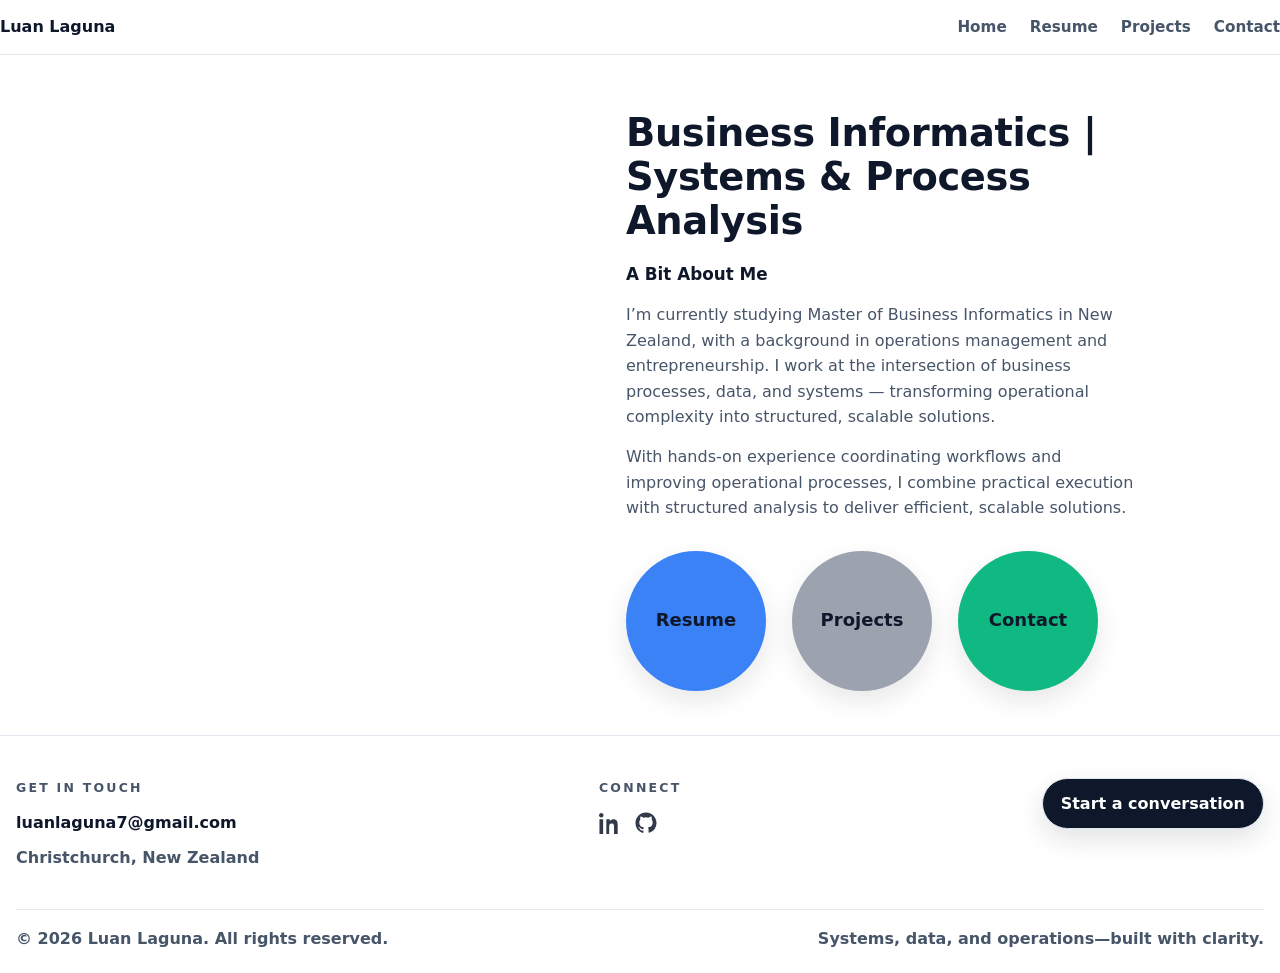
==== index.html @ 6f63f8ba "12" ====
<!DOCTYPE html>
<html lang="en">
<head>
  <link href="https://fonts.googleapis.com/css2?family=Inter:wght@400;600;700&display=swap" rel="stylesheet">
  <meta charset="UTF-8" />
  <meta name="viewport" content="width=device-width, initial-scale=1" />
  <title>Luan Laguna | Portfolio</title>
  <link rel="stylesheet" href="style.css" />
</head>
<meta name="description" content="Business Informatics student specializing in systems analysis, process optimization and database design.">
<body>
 <header class="nav">
  <div class="container nav-inner">
    <a class="brand" href="index.html">Luan Laguna</a>

    <!-- Hamburger (mobile) -->
    <button class="nav-toggle" aria-label="Open menu" aria-expanded="false" aria-controls="site-nav">
      <span class="nav-toggle-bar"></span>
      <span class="nav-toggle-bar"></span>
      <span class="nav-toggle-bar"></span>
    </button>

    <!-- Links -->
    <nav id="site-nav" class="links" aria-label="Primary">
      <a href="index.html">Home</a>
      <a href="resume.html">Resume</a>
      <a href="projects.html">Projects</a>
      <a href="contact.html">Contact</a>
    </nav>
  </div>
</header>

  <main class="container">
    <section class="wix-hero">
  <div class="wix-photo">
  <img src="images/profile.png" alt="Luan Laguna">
  </div>

  <div class="wix-content">
    <h1 class="wix-title">Business Informatics | Systems &amp; Process Analysis</h1>

    <h2 class="wix-subtitle">A Bit About Me</h2>

    <p class="wix-text">
      I’m currently studying Master of Business Informatics in New Zealand, with a background in operations
      management and entrepreneurship. I work at the intersection of business processes, data, and systems —
      transforming operational complexity into structured, scalable solutions.
    </p>

    <p class="wix-text">
      With hands-on experience coordinating workflows and improving operational processes, I combine practical
      execution with structured analysis to deliver efficient, scalable solutions.
    </p>

   <div class="wix-actions">
  <a class="wix-btn wix-btn-resume" href="resume.html">Resume</a>
  <a class="wix-btn wix-btn-projects" href="projects.html">Projects</a>
  <a class="wix-btn wix-btn-contact" href="contact.html">Contact</a>
</div>
  </div>
</section>
  </main>

 <footer class="footer-pro">
  <div class="container footer-pro-inner">

    <div class="footer-pro-grid">
      <!-- Get in touch -->
      <div class="footer-block">
        <div class="footer-kicker">Get in touch</div>
        <div class="footer-text">
          <a class="footer-strong" href="mailto:luanlaguna7@gmail.com">luanlaguna7@gmail.com</a>
          <div class="footer-muted">Christchurch, New Zealand</div>
        </div>
      </div>

      <!-- Connect -->
     <div class="footer-block">
  <div class="footer-kicker">Connect</div>

  <div class="footer-social">

    <a href="https://www.linkedin.com/in/luan-laguna-390032174/" target="_blank" rel="noopener" aria-label="LinkedIn">

      <svg viewBox="0 0 24 24" class="social-icon">
        <path d="M4.98 3.5C4.98 4.88 3.87 6 2.49 6S0 4.88 0 3.5 1.11 1 2.49 1 4.98 2.12 4.98 3.5zM.5 8h4V24h-4zM8 8h3.8v2.2h.05c.53-1 1.83-2.2 3.77-2.2 4.03 0 4.78 2.65 4.78 6.1V24h-4v-7.4c0-1.77-.03-4.05-2.47-4.05-2.47 0-2.85 1.93-2.85 3.92V24H8z"/>
      </svg>

    </a>

    <a href="https://github.com/LuanLaguna" target="_blank" rel="noopener" aria-label="GitHub">

      <svg viewBox="0 0 24 24" class="social-icon">
        <path d="M12 .5C5.65.5.5 5.65.5 12a11.5 11.5 0 0 0 7.87 10.94c.58.1.79-.25.79-.56v-2.17c-3.2.7-3.88-1.54-3.88-1.54-.52-1.33-1.27-1.69-1.27-1.69-1.04-.71.08-.69.08-.69 1.15.08 1.76 1.18 1.76 1.18 1.02 1.76 2.68 1.25 3.33.96.1-.74.4-1.25.73-1.54-2.55-.29-5.23-1.28-5.23-5.69 0-1.26.45-2.3 1.18-3.12-.12-.29-.51-1.45.11-3.03 0 0 .96-.31 3.15 1.19a10.9 10.9 0 0 1 5.73 0c2.19-1.5 3.15-1.19 3.15-1.19.62 1.58.23 2.74.11 3.03.73.82 1.18 1.86 1.18 3.12 0 4.42-2.69 5.39-5.25 5.67.41.35.77 1.04.77 2.1v3.11c0 .31.21.67.8.56A11.5 11.5 0 0 0 23.5 12C23.5 5.65 18.35.5 12 .5z"/>
      </svg>

    </a>

  </div>
</div>

      <!-- CTA -->
      <div class="footer-cta">
        <a class="footer-cta-btn" href="contact.html">
          Start a conversation
        </a>
      </div>
    </div>

    <div class="footer-bottom">
      <div class="footer-copy">© 2026 Luan Laguna. All rights reserved.</div>
      <div class="footer-tagline">Systems, data, and operations—built with clarity.</div>
    </div>

  </div>
</footer>
<button class="back-to-top" type="button" aria-label="Back to top">↑</button>
<script>
  (function () {
    const btn = document.querySelector(".nav-toggle");
    const nav = document.querySelector("#site-nav");
    if (btn && nav) {
      btn.addEventListener("click", () => {
        const isOpen = nav.classList.toggle("is-open");
        btn.classList.toggle("is-active", isOpen);
        btn.setAttribute("aria-expanded", String(isOpen));
      });

      // fecha ao clicar em um link (mobile)
      nav.addEventListener("click", (e) => {
        if (e.target.tagName === "A" && nav.classList.contains("is-open")) {
          nav.classList.remove("is-open");
          btn.classList.remove("is-active");
          btn.setAttribute("aria-expanded", "false");
        }
      });
    }

    const toTop = document.querySelector(".back-to-top");
    if (!toTop) return;
    const toggleToTop = () => {
      toTop.classList.toggle("is-visible", window.scrollY > 260);
    };
    window.addEventListener("scroll", toggleToTop, { passive: true });
    toTop.addEventListener("click", () => {
      window.scrollTo({ top: 0, behavior: "smooth" });
    });
    toggleToTop();
  })();
</script>
</body>
</html>
---- style.css ----
﻿:root{
  --bg:#ffffff;
  --text:#0f172a;
  --muted:#475569;
  --line:#e2e8f0;
  --card:#f8fafc;
  --btn:#0f172a;
  --btnText:#ffffff;
}

*{box-sizing:border-box}
body{
  margin:0;
  font-family: system-ui, -apple-system, Segoe UI, Roboto, Arial, sans-serif;
  background:var(--bg);
  color:var(--text);
  line-height:1.6;
}

.container{
  max-width: 1300px;
  margin: 0 auto;
  padding: 0 16px;   /* mais prÃ³ximo das bordas */
}

.nav{
  position: sticky;
  top: 0;
  z-index: 1000;
  background: rgba(255,255,255,.92);
  backdrop-filter: blur(8px);
  border-bottom: 1px solid var(--line);
}

.nav-inner{
  display:flex;
  align-items:center;
  justify-content:space-between;
  padding:14px 0;
}

.brand{
  font-weight:700;
  text-decoration:none;
  color:var(--text);
}

.links a{
  margin-left:18px;
  text-decoration:none;
  color:var(--muted);
  font-weight:600;
  font-size: 0.95rem;
}

.links a:hover{ color:var(--text); }

.hero{
  padding:56px 0 20px;
}

.kicker{
  margin:0 0 10px;
  color:var(--muted);
  font-weight:700;
  letter-spacing:.08em;
  text-transform:uppercase;
  font-size:.85rem;
}

h1{
  margin:0 0 14px;
  font-size: clamp(2.2rem, 4.6vw, 3.2rem);
  line-height:1.1;
  font-weight: 750; /* antes estava muito pesado */
  letter-spacing: -0.02em;
}

.lead{
  margin:0 0 22px;
  color:var(--muted);
  font-size:1.05rem;
  max-width: 72ch;
}

.cta{
  display:flex;
  gap:12px;
  flex-wrap:wrap;
}

.btn{
  display:inline-block;
  padding:10px 14px;
  border-radius:12px;
  background:var(--btn);
  color:var(--btnText);
  text-decoration:none;
  font-weight:700;
  border:1px solid var(--btn);
}

.btn-secondary{
  background:#334155;
  border-color:#334155;
}

.btn-ghost{
  background:transparent;
  color:var(--text);
  border-color: var(--line);
}

.card{
  margin:24px 0 64px;
  padding:26px;
  border:1px solid var(--line);
  background:#ffffff;
  border-radius:18px;
}

.card h2{ margin:0 0 10px; }

/* =========================
   Footer Pro
   ========================= */
.footer-pro{
  border-top: 1px solid var(--line);
  background: #fff;
  padding: 34px 0 22px;
}

.footer-pro-inner{
  display: grid;
  gap: 20px;
}

.footer-pro-grid{
  display: grid;
  grid-template-columns: 1.2fr 0.9fr auto;
  gap: 22px;
  align-items: start;
  padding: 8px 0 18px;
}

.footer-kicker{
  font-weight: 800;
  letter-spacing: .18em;
  text-transform: uppercase;
  font-size: .78rem;
  color: var(--muted);
  margin-bottom: 12px;
}

.footer-links{
  display: grid;
  gap: 10px;
}

.footer-links a{
  color: var(--text);
  text-decoration: none;
  font-weight: 700;
}

.footer-links a:hover{
  text-decoration: underline;
  text-underline-offset: 3px;
}

.footer-text{
  display: grid;
  gap: 10px;
}

.footer-strong{
  color: var(--text);
  text-decoration: none;
  font-weight: 800;
}

.footer-strong:hover{
  text-decoration: underline;
  text-underline-offset: 3px;
}

.footer-muted{
  color: var(--muted);
  font-weight: 650;
}

.footer-cta{
  display: flex;
  justify-content: flex-end;
}

.footer-cta-btn{
  display: inline-flex;
  align-items: center;
  justify-content: center;
  padding: 12px 18px;
  border-radius: 999px;
  border: 1px solid var(--line);
  background: var(--btn);
  color: var(--btnText);
  text-decoration: none;
  font-weight: 900;
  box-shadow: 0 10px 26px rgba(15,23,42,0.12);
  transition: transform .12s ease, box-shadow .12s ease, filter .12s ease;
}

.footer-cta-btn:hover{
  transform: translateY(-1px);
  box-shadow: 0 14px 34px rgba(15,23,42,0.16);
  filter: brightness(.98);
}

.footer-bottom{
  display: flex;
  justify-content: space-between;
  gap: 16px;
  flex-wrap: wrap;
  border-top: 1px solid var(--line);
  padding-top: 16px;
}

.footer-copy{
  color: var(--muted);
  font-weight: 650;
}

.footer-tagline{
  color: var(--muted);
  font-weight: 700;
}

/* responsive */
@media (max-width: 980px){
  .footer-pro-grid{
    grid-template-columns: 1fr;
    justify-items: center;
    text-align: center;
  }

  .footer-block{ text-align: center; }

  .footer-cta{
    width: 100%;
    display: flex;
    justify-content: center;
  }

  .footer-cta-btn{
    margin: 0 auto;     /* garante o centro mesmo se der conflito */
  }
}
.footer-social{
  display:flex;
  gap:14px;
  align-items:center;
  justify-content:flex-start;
  width:auto;
}

/* Keep "Connect" title and icons perfectly aligned */
.footer-pro-grid > .footer-block:nth-of-type(2){
  display: grid;
  justify-items: start;
}

.footer-pro-grid > .footer-block:nth-of-type(2) .footer-social{
  margin-top: 2px;
  padding-left: 0;
}

.social-icon{
  width:22px;
  height:22px;
  fill:var(--text);
  opacity:.85;
  transition: transform .15s ease, opacity .15s ease;
}

.footer-social a:hover .social-icon{
  transform: translateY(-2px);
  opacity:1;
}
/* --- Wix-like Home Layout --- */
.wix-content {
  max-width: 520px;
}

.wix-title {
  font-size: 42px;
  line-height: 1.2;
}

.wix-text {
  color: #4a5568;
  line-height: 1.6;
}
.wix-hero{
  padding: 56px 0 44px;
  display: grid;
  grid-template-columns: 520px 1fr; /* foto grande e texto ao lado */
  column-gap: 56px;                /* era 88px, agora mais prÃ³ximo */
  align-items: start;
}
.footer-note{
  margin-top: 18px;
  color: var(--muted);
  font-weight: 600;
  font-size: .9rem;
}

.wix-photo img{
  width: 500px;
  height: 500px;
  object-fit: cover;
  border-radius: 50%;
  filter: grayscale(100%);
  display:block;
}
.wix-title{
  margin: 0 0 18px;
  font-size: clamp(1.8rem, 3.2vw, 2.4rem);
  line-height: 1.15;
  font-weight: 700;
  letter-spacing: -0.01em;
}

.wix-subtitle{
  margin: 0 0 14px;
  font-size: 1.05rem;
  font-weight: 700;
}

.wix-text{
  margin: 0 0 14px;
  max-width: 75ch;
  color: var(--muted);
  font-size: 1rem;
}

.wix-actions{
  display:flex;
  gap: 26px;
  flex-wrap: wrap;
 margin-top: 30px;
}

.wix-btn{
  width: 140px;
  height: 140px;
  border-radius: 999px;
  display:inline-flex;
  align-items:center;
  justify-content:center;
  text-decoration:none;
  font-weight: 700;
  font-size: 18px; /* texto maior */
  color:#0f172a;
  border: none;
  box-shadow: 0 10px 26px rgba(15, 23, 42, 0.10);
  transition: transform .12s ease, box-shadow .12s ease, filter .12s ease;
}
.wix-btn:hover{
  transform: translateY(-2px);
  box-shadow: 0 14px 34px rgba(15, 23, 42, 0.14);
  filter: brightness(0.98);
}
.wix-btn-resume{ background:#3B82F6; }   /* azul */
.wix-btn-projects{ background:#9CA3AF; } /* cinza */
.wix-btn-contact{ background:#10B981; }  /* verde */

.wix-btn:hover{
  background: #0f172a;
  color: #ffffff;
}
.wix-hero{
  max-width: 1180px;     /* controla largura do bloco */
  margin: 0 auto;        /* centraliza no meio */
}

/* Mobile */
@media (max-width: 980px){
  .container{ padding: 0 16px; }

  .wix-hero{
    grid-template-columns: 1fr;
    row-gap: 22px;
    padding: 36px 0;
  }

  .wix-photo img{
    width: 300px;
    height: 300px;
  }

  .wix-btn{
    width: 120px;
    height: 120px;
    font-size: 16px;
  }
}

@media (max-width: 520px){
  .wix-actions{
    gap: 8px;
    flex-wrap: nowrap;
    justify-content: space-between;
  }

  .wix-btn{
    width: 84px;
    height: 84px;
    font-size: 13px;
    flex: 0 0 auto;
  }
}
/* =========================
   Resume Page (only)
   ========================= */
.resume-page{
  padding: 52px 0 70px;
}

/* Hero */
.resume-hero{
  display:flex;
  align-items:flex-start;
  justify-content:space-between;
  gap: 28px;
  padding: 10px 0 34px;
}
.resume-title{
  margin:0;
  font-size: clamp(3.2rem, 6vw, 4.6rem);
  line-height:1;
  letter-spacing:-0.03em;
}
.resume-subtitle{
  margin: 10px 0 18px;
  color: var(--muted);
  font-size: 1.05rem;
  max-width: 60ch;
}
.resume-download{
  display:inline-flex;
  align-items:center;
  gap:10px;
  padding: 12px 18px;
  border-radius: 999px;
  border: 1px solid var(--line);
  background:#0f172a;
  color:#fff;
  text-decoration:none;
  font-weight:800;
  box-shadow: 0 10px 26px rgba(15,23,42,0.18);
}
.resume-download:hover{ transform: translateY(-1px); }
.resume-download .icon svg{ width:18px; height:18px; }

/* decorative badges */
.mini-badges{ display:flex; gap:10px; flex-wrap:wrap; justify-content:flex-end; }
.mini-badge{
  display:inline-flex;
  align-items:center;
  gap:10px;
  padding: 10px 14px;
  border-radius: 999px;
  border:1px solid var(--line);
  background:#fff;
  color: var(--text);
  font-weight:700;
}
.dot{ width:10px; height:10px; border-radius:999px; display:inline-block; }
.dot-blue{ background:#3b82f6; }
.dot-slate{ background:#94a3b8; }
.dot-green{ background:#10b981; }

/* sections */
.resume-section{ padding: 26px 0; border-top: 1px solid var(--line); }
.section-head{ display:flex; align-items:flex-end; justify-content:space-between; gap:14px; margin-bottom:16px; }
.section-title{ margin:0; font-size: clamp(1.6rem, 2.5vw, 2.1rem); letter-spacing:-0.01em; }
.section-note{ margin:0; color: var(--muted); max-width: 62ch; }

/* grids */
.grid-3{
  display:grid;
  grid-template-columns: repeat(3, minmax(0, 1fr));
  gap: 16px;
}
.grid-2{
  display:grid;
  grid-template-columns: repeat(2, minmax(0, 1fr));
  gap: 16px;
}

/* cards */
.resume-card{
  background:#fff;
  border: 1px solid var(--line);
  border-radius: 18px;
  padding: 18px 18px 16px;
  box-shadow: 0 10px 28px rgba(15,23,42,0.06);
}
.card-top{ margin-bottom: 10px; }
.badge{
  display:inline-flex;
  align-items:center;
  gap:10px;
  padding: 8px 12px;
  border-radius: 999px;
  font-weight:800;
  border:1px solid var(--line);
  background:#fff;
}
.badge .icon svg{ width:18px; height:18px; }
.badge-blue{ color:#1e40af; }
.badge-slate{ color:#334155; }
.badge-green{ color:#065f46; }

.clean-list{
  margin: 10px 0 0;
  padding: 0;
  list-style:none;
}
.clean-list li{
  display:flex;
  gap:10px;
  align-items:flex-start;
  padding: 8px 0;
  border-top: 1px dashed #eef2f7;
}
.clean-list li:first-child{ border-top:0; }
.clean-list li::before{
  content:"";
  width:10px; height:10px;
  margin-top: 6px;
  border-radius:999px;
  background:#cbd5e1;
  flex: 0 0 auto;
}

/* timeline */
.timeline{
  display:flex;
  flex-direction:column;
  gap: 18px;
}
.t-item{
  display:grid;
  grid-template-columns: 160px 1fr;
  gap: 22px;
  padding: 18px;
  border: 1px solid var(--line);
  border-radius: 18px;
  background:#fff;
  box-shadow: 0 10px 28px rgba(15,23,42,0.06);
}
.t-year{ color: var(--muted); font-weight:800; }
.t-line{
  margin-top: 10px;
  height: calc(100% - 10px);
  border-left: 2px solid #d1d5db;
}
.t-role{
  margin:0;
  font-size: 1.25rem;
  font-weight: 900;
  letter-spacing:-0.01em;
}
.t-sep{ color:#94a3b8; font-weight:700; margin: 0 6px; }
.t-meta{
  margin-top: 2px;
  color: var(--muted);
  font-weight:700;
}
.impact-list{
  margin: 12px 0 0;
  padding-left: 18px;
  color: var(--text);
}
.impact-list li{ margin: 8px 0; }
.para-muted{ margin: 10px 0 0; color: var(--muted); }
/* ===== Resume: Experience (icon + industry, no company names) ===== */
.xp{
  padding: 26px 0 10px;
}
.xp-company{
  font-weight:600;
  color:var(--muted);
  margin-top:4px;
  margin-bottom:8px;
}

.xp-title{
  margin: 18px 0 18px;
  font-size: 2rem;
  letter-spacing: -0.02em;
}

.xp-list{
  display: grid;
  gap: 16px;
}

.xp-item{
  display: grid;
  grid-template-columns: 56px 1fr;
  gap: 18px;
  padding: 18px;
  border: 1px solid var(--line);
  border-radius: 18px;
  background: #fff;
}

.xp-icon{
  width: 56px;
  height: 56px;
  border-radius: 14px;
  border: 1px solid var(--line);
  display: grid;
  place-items: center;
  color: var(--text);
  background: #fff;
}

.xp-icon svg{
  width: 28px;
  height: 28px;
}

.xp-head{
  display: flex;
  align-items: baseline;
  justify-content: space-between;
  gap: 14px;
  flex-wrap: wrap;
  margin-bottom: 8px;
}

.xp-role{
  font-weight: 800;
  font-size: 1.05rem;
}

.xp-meta{
  color: var(--muted);
  font-weight: 650;
  font-size: .95rem;
}

.xp-bullets{
  margin: 0;
  padding-left: 18px;
  color: var(--muted);
}

.xp-bullets li{
  margin: 6px 0;
}

/* Mobile */
@media (max-width: 860px){
  .xp-item{
    grid-template-columns: 48px 1fr;
    padding: 16px;
  }
  .xp-icon{
    width: 48px;
    height: 48px;
    border-radius: 12px;
  }
}

/* responsive */
@media (max-width: 980px){
  .grid-3{ grid-template-columns: 1fr; }
  .grid-2{ grid-template-columns: 1fr; }
  .resume-hero{ flex-direction:column; align-items:flex-start; }
  .mini-badges{ justify-content:flex-start; }
  .t-item{ grid-template-columns: 1fr; }
  .t-line{ display:none; }
}

/* Responsive */
@media (max-width: 980px){
  .t-item{
    grid-template-columns: 1fr;
  }
  .t-left{ text-align: left; }
  .t-mid{ display: none; }
  .two-col{
    grid-template-columns: 1fr;
  }
}
/* ===== Resume: Core Skills (market-aligned) ===== */

.skills-grid{
  display:grid;
  grid-template-columns: repeat(4, minmax(0, 1fr));
  gap: 18px;
  margin-top: 16px;
}

.skill-card{
  border: 1px solid var(--line);
  border-radius: 18px;
  background: #fff;
  padding: 18px 18px 16px;
  box-shadow: 0 8px 20px rgba(15, 23, 42, .05);
}

.skill-pill{
  display:inline-flex;
  align-items:center;
  justify-content:center;
  padding: 8px 14px;
  border-radius: 999px;
  font-weight: 800;
  font-size: .95rem;
  border: 1px solid;
  margin-bottom: 12px;
}

.pill-blue{ color:#1d4ed8; background:rgba(29,78,216,.08); border-color:rgba(29,78,216,.25); }
.pill-slate{color:#0f766e; background:rgba(13,148,136,.08); border-color:rgba(13,148,136,.25);}
.pill-green{ color:#a5101c; background:rgba(165,16,28,.08); border-color:rgba(165,16,28,.25);}
.pill-amber{ color:#b45309; background:rgba(180,83,9,.08); border-color:rgba(180,83,9,.25); }

.skill-list{
  list-style:none;
  margin:0;
  padding:0;
}

.skill-list li{
  padding: 10px 0;
  border-top: 1px dashed rgba(226,232,240,.9);
  color: var(--text);
  font-weight: 650;
  font-size: .98rem;
}

.skill-list li:first-child{
  border-top:none;
  padding-top: 2px;
}
/* ===== Resume: top mini badges ===== */
.mini-badges{
  display:flex;
  gap:10px;
  align-items:center;
  justify-content:flex-end;
  flex-wrap:wrap;
}

.mini-badge{
  display:inline-flex;
  align-items:center;
  gap:10px;
  padding:10px 14px;
  border-radius:999px;
  font-weight:800;
  font-size:.95rem;
  border:1px solid var(--line);
  background:#fff;
  color:var(--text);
}

.dot{
  width:10px;
  height:10px;
  border-radius:999px;
  display:inline-block;
}

.dot-blue{ background:#1d4ed8; }
.dot-slate{ background:#0f766e; }
.dot-red{ background:#a5101c; }
.dot-amber{ background:#b45309; }

/* badge â€œfilledâ€ look matching the skill pills */
.mini-blue{
  color:#1d4ed8;
  background:rgba(29,78,216,.08);
  border-color:rgba(29,78,216,.25);
}
.mini-slate{
  color:#0f766e;
  background:rgba(13,148,136,.08);
  border-color:rgba(13,148,136,.25);
}
.mini-red{
  color:#a5101c;
  background:rgba(165,16,28,.08);
  border-color:rgba(165,16,28,.25);
}
.mini-amber{
  color:#b45309;
  background:rgba(180,83,9,.08);
  border-color:rgba(180,83,9,.25);
}

.languages-pills{
  display:flex;
  gap:14px;
  flex-wrap:wrap;
  margin-top:14px;
}

.language-pill{
  padding:10px 16px;
  border-radius:12px;
  border:1px solid var(--line);
  background:#fff;
  font-weight:650;
  color:var(--text);
  box-shadow:0 6px 16px rgba(15,23,42,0.06);
}
@media (max-width: 1100px){
  .skills-grid{ grid-template-columns: repeat(2, minmax(0, 1fr)); }
}

@media (max-width: 560px){
  .skills-grid{ grid-template-columns: 1fr; }
}

/* =========================
   Projects Page
   ========================= */
.projects-page{
  padding: 52px 0 70px;
}

.projects-hero{
  padding: 10px 0 26px;
}

.projects-title{
  margin:0;
  font-size: clamp(3.2rem, 6vw, 4.6rem);
  line-height: 1;
  letter-spacing: -0.03em;
}

.projects-subtitle{
  margin: 10px 0 0;
  color: var(--muted);
  font-size: 1.05rem;
  max-width: 72ch;
}

/* list */
.project-list{
  display: grid;
  gap: 22px;
  padding-top: 10px;
}

.project{
  display: grid;
  grid-template-columns: 1.15fr .85fr;
  gap: 26px;
  padding: 22px;
  border: 1px solid var(--line);
  border-radius: 18px;
  background: #fff;
  box-shadow: 0 10px 28px rgba(15,23,42,0.06);
}

.project-title{
  margin: 0 0 12px;
  font-size: clamp(1.4rem, 2.1vw, 1.85rem);
  letter-spacing: -0.02em;
}

.project-lead{
  margin: 0 0 12px;
  color: var(--text);
  font-weight: 650;
  max-width: 78ch;
}

.project-text{
  margin: 0 0 12px;
  color: var(--muted);
  max-width: 82ch;
}

.project-bullets{
  margin: 10px 0 14px;
  padding-left: 18px;
  color: var(--muted);
}
.project-bullets li{
  margin: 8px 0;
}

.project-tags{
  display:flex;
  flex-wrap: wrap;
  gap: 10px;
  padding-top: 6px;
}

.tag{
  display:inline-flex;
  align-items:center;
  padding: 8px 12px;
  border-radius: 999px;
  border: 1px solid var(--line);
  background: #fff;
  color: var(--text);
  font-weight: 700;
  font-size: .92rem;
}

/* right column */
.project-right{
  display: grid;
  gap: 14px;
  align-content: start;
}

.project-media{
  border-radius: 16px;
  overflow: hidden;
  border: 1px solid var(--line);
  background: #fff;
}

.project-media img{
  width: 100%;
  height: auto;
  display:block;
}

.project-tools{
  border: 1px solid var(--line);
  border-radius: 16px;
  padding: 16px;
  background: #fff;
}

.project-tools h3{
  margin: 0 0 10px;
  font-size: 1.25rem;
  letter-spacing: -0.01em;
}

.project-tools ul{
  margin: 0;
  padding-left: 18px;
  color: var(--muted);
}

.project-tools li{
  margin: 7px 0;
}

/* responsive */
@media (max-width: 980px){
  .project{
    grid-template-columns: 1fr;
  }
}
/* =========================
   Contact Page (Wix-like)
   ========================= */
.contact-page{
  padding: 52px 0 70px;
}

.contact-hero{
  padding: 10px 0 26px;
}

.contact-title{
  margin:0;
  font-size: clamp(3.2rem, 6vw, 4.6rem);
  line-height: 1;
  letter-spacing: -0.03em;
}

.contact-subtitle{
  margin: 10px 0 0;
  color: var(--muted);
  font-size: 1.05rem;
  max-width: 70ch;
}

.contact-grid{
  display: grid;
  grid-template-columns: 1fr 1.2fr;
  gap: 22px;
  padding-top: 10px;
  align-items: start;
}

/* Reusable "soft card" to match your site */
.card-soft{
  border: 1px solid var(--line);
  border-radius: 18px;
  background: #fff;
  padding: 22px;
  box-shadow: 0 10px 28px rgba(15,23,42,0.06);
}

/* Direct block â€“ improved */
.contact-direct-title{
  margin: 0 0 14px;
  font-size: 1.35rem;
  letter-spacing: -0.01em;
}

.contact-direct-row{
  display: grid;
  grid-template-columns: 92px 1fr;
  gap: 10px;
  padding: 10px 0;
  border-top: 1px dashed #eef2f7;
}

.contact-direct-row:first-of-type{
  border-top: 0;
  padding-top: 2px;
}

.direct-list{
  display: grid;
  gap: 12px;
  margin-top: 8px;
}

/* FIX: Contact Direct alignment */
.direct-item{
  display: grid;
  grid-template-columns: 40px 1fr; /* coluna fixa pro Ã­cone */
  gap: 12px;
  align-items: center;
  padding: 12px 14px;
  border-radius: 14px;
  border: 1px solid var(--line);
  background: #fff;
  text-decoration: none;
  transition: transform .12s ease, box-shadow .12s ease, filter .12s ease;
}

.direct-item .direct-icon{
  width: 40px;
  height: 40px;
  border-radius: 12px;
  border: 1px solid var(--line);
  display: grid;
  place-items: center;
  background: #fff;
}

.direct-item .direct-icon svg{
  width: 18px;
  height: 18px;
  fill: var(--text);
  opacity: .9;
}

.direct-label{ line-height: 1.2; }
.direct-value{ line-height: 1.2; }

.direct-dot{
  width: 10px;
  height: 10px;
  border-radius: 999px;
  display: inline-block;
}

.direct-meta{
  display: grid;
  gap: 2px;
}

.direct-label{
  font-weight: 800;
  color: var(--text);
  font-size: .95rem;
}

.direct-value{
  color: var(--muted);
  font-weight: 650;
  font-size: .95rem;
  word-break: break-word;
}

/* Form */
.contact-form{
  display: grid;
  gap: 16px;
}

.form-row{
  display: grid;
  gap: 16px;
}

.form-row.two{
  grid-template-columns: 1fr 1fr;
}

.field label{
  display: inline-block;
  margin: 0 0 6px;
  font-weight: 800;
  color: var(--text);
}

.field input,
.field textarea{
  width: 100%;
  padding: 12px 12px;
  border-radius: 12px;
  border: 1px solid var(--line);
  outline: none;
  font: inherit;
  background: #fff;
}

.field input:focus,
.field textarea:focus{
  border-color: rgba(59,130,246,.55);
  box-shadow: 0 0 0 4px rgba(59,130,246,.12);
}

/* Wix-like big submit */
.contact-submit{
  width: 100%;
  padding: 14px 18px;
  border-radius: 999px;
  border: 1px solid rgba(180,83,9,.35);
  background: #f59e0b;
  color: #0f172a;
  font-weight: 900;
  font-size: 1.1rem;
  cursor: pointer;
  box-shadow: 0 12px 26px rgba(15,23,42,0.10);
}

.contact-submit:hover{
  filter: brightness(.98);
  transform: translateY(-1px);
}

/* Responsive */
@media (max-width: 980px){
  .contact-grid{
    grid-template-columns: 1fr;
  }
  .form-row.two{
    grid-template-columns: 1fr;
  }
}
/* ============================= */
/* MOBILE RESPONSIVE ADJUSTMENT */
/* ============================= */

@media (max-width: 768px) {

  /* Layout geral */
  .container {
    padding: 20px;
  }

  /* Hero section (foto + texto) */
  .hero {
    flex-direction: column;
    text-align: center;
  }

  .hero img {
    width: 220px;
    height: 220px;
    margin-bottom: 20px;
  }

  .hero-text {
    max-width: 100%;
  }

  /* BotÃµes Resume / Projects */
  .hero-buttons {
    display: flex;
    justify-content: center;
    gap: 16px;
    flex-wrap: wrap;
  }

  /* Experience items */
  .xp-item {
    flex-direction: column;
    gap: 12px;
  }

  .xp-icon {
    align-self: flex-start;
  }

  /* Headline do job */
  .xp-head {
    flex-direction: column;
    align-items: flex-start;
    gap: 4px;
  }

  /* Languages section */
  .languages {
    flex-direction: column;
    gap: 10px;
  }

  /* Footer */
  footer {
    text-align: center;
  }

  footer .footer-grid {
    flex-direction: column;
    gap: 20px;
  }

}
/* ===== Mobile: give breathing room on the sides ===== */
@media (max-width: 768px){
  :root{
    --mobilePad: 18px; /* ajuste: 16â€“24px */
  }

  body{
    overflow-x: hidden; /* evita â€œpuxarâ€ pro lado */
  }

  .container{
    padding-left: var(--mobilePad) !important;
    padding-right: var(--mobilePad) !important;
  }

  /* Garante que o hero/resume nÃ£o encoste */
  .resume-page,
  .projects-page,
  .contact-page,
  .hero{
    padding-left: 0;
    padding-right: 0;
  }

  /* Se algum card estiver â€œgrudandoâ€, dÃ¡ um respiro */
  .card,
  .resume-card,
  .project,
  .xp-item{
    border-radius: 16px;
  }
}
/* ===== Fix mobile spacing + convert grids to 1 column where needed ===== */
@media (max-width: 768px){

  /* mantÃ©m respiro consistente */
  .container{
    padding: 0 18px !important;
  }

  /* Experience items: grid -> 1 column */
  .xp-item{
    grid-template-columns: 1fr !important;
  }

  /* deixa o Ã­cone no topo e nÃ£o â€œcomendoâ€ largura */
  .xp-icon{
    width: 48px;
    height: 48px;
  }

  /* cards nÃ£o podem estourar a tela */
  .skill-card,
  .resume-card,
  .project,
  .xp-item,
  .card-soft{
    width: 100%;
    max-width: 100%;
  }
}
/* =========================
   Mobile Hamburger Nav
   ========================= */

.nav-toggle{
  display:none;
  width: 44px;
  height: 44px;
  border: 1px solid var(--line);
  border-radius: 14px;
  background: #fff;
  cursor: pointer;
  align-items: center;
  justify-content: center;
  flex-direction: column;
  gap: 4px;
  padding: 0;
  transition: background-color .15s ease, border-color .15s ease;
}

.nav-toggle-bar{
  display:block;
  width: 18px;
  height: 2.5px;
  background: var(--text);
  border-radius: 999px;
  transition: transform .2s ease, opacity .2s ease;
}

.nav-toggle:hover{
  background:#f8fafc;
  border-color:#cbd5e1;
}

.nav-toggle.is-active .nav-toggle-bar:nth-child(1){
  transform: translateY(6px) rotate(45deg);
}

.nav-toggle.is-active .nav-toggle-bar:nth-child(2){
  opacity: 0;
}

.nav-toggle.is-active .nav-toggle-bar:nth-child(3){
  transform: translateY(-6px) rotate(-45deg);
}

@media (max-width: 980px){
  .nav-inner{
    position: relative;
  }

  .nav-toggle{
    display: inline-flex;
  }

  .links{
    display: none;
  }

  .links.is-open{
    display: grid;
    gap: 10px;
    position: absolute;
    top: calc(100% + 10px);
    right: 0;
    left: 0;
    padding: 14px;
    background: rgba(255,255,255,.98);
    border: 1px solid var(--line);
    border-radius: 16px;
    box-shadow: 0 18px 40px rgba(15,23,42,.12);
  }

  .links.is-open a{
    margin-left: 0;
    padding: 10px 12px;
    border-radius: 12px;
    font-weight: 700;
  }

  .links.is-open a:hover{
    background: #f1f5f9;
  }
}

.back-to-top{
  position: fixed;
  right: 16px;
  bottom: 16px;
  width: 42px;
  height: 42px;
  border: 1px solid var(--line);
  border-radius: 999px;
  background: #0f172a;
  color: #fff;
  display: grid;
  place-items: center;
  text-decoration: none;
  font-size: 20px;
  font-weight: 800;
  box-shadow: 0 10px 24px rgba(15,23,42,.22);
  opacity: 0;
  visibility: hidden;
  transform: translateY(8px);
  transition: opacity .2s ease, transform .2s ease, visibility .2s ease;
  z-index: 1200;
}

.back-to-top.is-visible{
  opacity: 1;
  visibility: visible;
  transform: translateY(0);
}
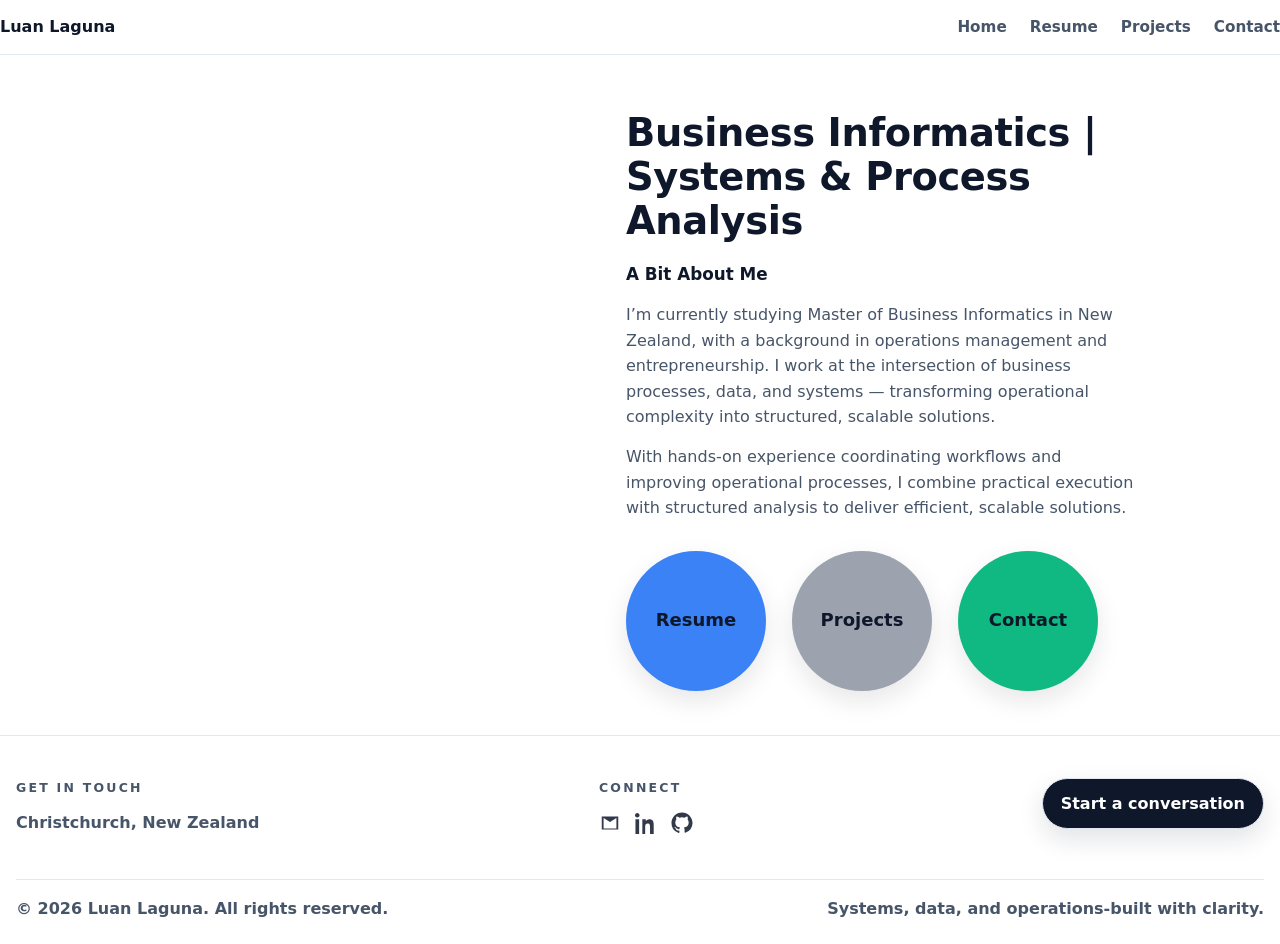
==== commit dff47014: "14" ====
--- a/index.html
+++ b/index.html
@@ -69,7 +69,6 @@
       <div class="footer-block">
         <div class="footer-kicker">Get in touch</div>
         <div class="footer-text">
-          <a class="footer-strong" href="mailto:luanlaguna7@gmail.com">luanlaguna7@gmail.com</a>
           <div class="footer-muted">Christchurch, New Zealand</div>
         </div>
       </div>
@@ -79,6 +78,12 @@
   <div class="footer-kicker">Connect</div>
 
   <div class="footer-social">
+
+    <a href="mailto:luanlaguna7@gmail.com" aria-label="Email">
+      <svg viewBox="0 0 24 24" class="social-icon">
+        <path d="M3 5h18v14H3V5zm9 6L5 6.5V18h14V6.5L12 11z"/>
+      </svg>
+    </a>
 
     <a href="https://www.linkedin.com/in/luan-laguna-390032174/" target="_blank" rel="noopener" aria-label="LinkedIn">
 
@@ -108,13 +113,13 @@
     </div>
 
     <div class="footer-bottom">
-      <div class="footer-copy">© 2026 Luan Laguna. All rights reserved.</div>
-      <div class="footer-tagline">Systems, data, and operations—built with clarity.</div>
+      <div class="footer-copy">&copy; 2026 Luan Laguna. All rights reserved.</div>
+      <div class="footer-tagline">Systems, data, and operations-built with clarity.</div>
     </div>
 
   </div>
 </footer>
-<button class="back-to-top" type="button" aria-label="Back to top">↑</button>
+<button class="back-to-top" type="button" aria-label="Back to top">&#8593;</button>
 <script>
   (function () {
     const btn = document.querySelector(".nav-toggle");
--- a/style.css
+++ b/style.css
@@ -938,6 +938,10 @@
   display:block;
 }
 
+.project-media-mobile{
+  display: none;
+}
+
 .project-tools{
   border: 1px solid var(--line);
   border-radius: 16px;
@@ -965,6 +969,21 @@
 @media (max-width: 980px){
   .project{
     grid-template-columns: 1fr;
+  }
+
+  .section-head{
+    flex-direction: column;
+    align-items: flex-start;
+    gap: 6px;
+  }
+
+  .project-media-mobile{
+    display: block;
+    margin: 8px 0 14px;
+  }
+
+  .project-right .project-media{
+    display: none;
   }
 }
 /* =========================
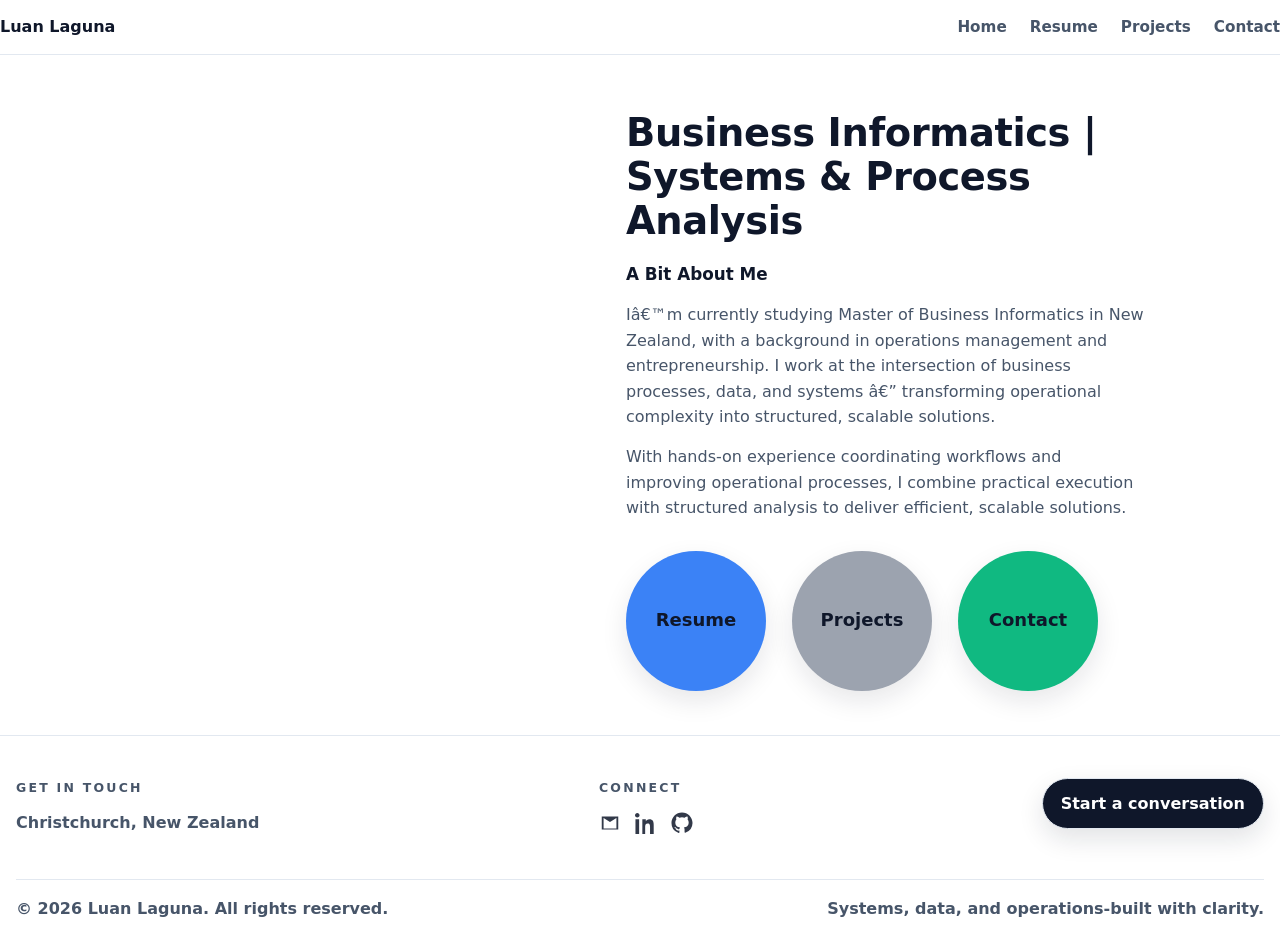
==== commit e2698670: "Liking GA4 to my Website" ====
--- a/index.html
+++ b/index.html
@@ -1,6 +1,14 @@
-<!DOCTYPE html>
+﻿<!DOCTYPE html>
 <html lang="en">
 <head>
+  <!-- Google tag (gtag.js) -->
+  <script async src="https://www.googletagmanager.com/gtag/js?id=G-GKTQG36YTF"></script>
+  <script>
+    window.dataLayer = window.dataLayer || [];
+    function gtag(){dataLayer.push(arguments);}
+    gtag('js', new Date());
+    gtag('config', 'G-GKTQG36YTF');
+  </script>
   <link href="https://fonts.googleapis.com/css2?family=Inter:wght@400;600;700&display=swap" rel="stylesheet">
   <meta charset="UTF-8" />
   <meta name="viewport" content="width=device-width, initial-scale=1" />
@@ -42,8 +50,8 @@
     <h2 class="wix-subtitle">A Bit About Me</h2>
 
     <p class="wix-text">
-      I’m currently studying Master of Business Informatics in New Zealand, with a background in operations
-      management and entrepreneurship. I work at the intersection of business processes, data, and systems —
+      Iâ€™m currently studying Master of Business Informatics in New Zealand, with a background in operations
+      management and entrepreneurship. I work at the intersection of business processes, data, and systems â€”
       transforming operational complexity into structured, scalable solutions.
     </p>
 
@@ -155,3 +163,4 @@
 </script>
 </body>
 </html>
+
--- a/style.css
+++ b/style.css
@@ -1423,3 +1423,65 @@
   visibility: visible;
   transform: translateY(0);
 }
+
+/* =========================
+   Tablet and iPad tuning
+   Keeps mobile (<=768) and desktop (>1100) behavior untouched.
+   ========================= */
+@media (min-width: 768px) and (max-width: 1100px){
+  /* Keep desktop nav on tablets */
+  .nav-toggle{ display: none !important; }
+  .links{ display: flex !important; align-items: center; flex-wrap: wrap; }
+
+  /* Use more horizontal space on iPad portrait */
+  .container{ padding-left: 12px; padding-right: 12px; }
+
+  /* Home hero: avoid narrow single-column tablet layout */
+  .wix-hero{
+    grid-template-columns: minmax(280px, 360px) 1fr;
+    column-gap: 32px;
+    row-gap: 0;
+    padding: 44px 0 28px;
+  }
+
+  .wix-content{ max-width: none; }
+
+  .wix-photo img{
+    width: min(42vw, 360px);
+    height: min(42vw, 360px);
+  }
+
+  .wix-actions{ gap: 16px; }
+
+  .wix-btn{
+    width: 108px;
+    height: 108px;
+    font-size: 15px;
+  }
+
+  /* Resume and cards: keep 2-column rhythm on tablets */
+  .resume-hero{ flex-direction: row; }
+  .grid-3{ grid-template-columns: repeat(2, minmax(0, 1fr)); }
+  .grid-2{ grid-template-columns: repeat(2, minmax(0, 1fr)); }
+
+  /* Projects: keep desktop-like composition on tablets */
+  .project{ grid-template-columns: 1.05fr 0.95fr; }
+  .project-media-mobile{ display: none; }
+  .project-right .project-media{ display: block; }
+
+  /* Footer: avoid centered mobile stack on tablets */
+  .footer-pro-grid{
+    grid-template-columns: 1fr 1fr;
+    justify-items: start;
+    text-align: left;
+  }
+  .footer-block{ text-align: left; }
+  .footer-cta{ justify-content: flex-start; }
+
+  /* Contact form/details: avoid overly stacked tablet view */
+  .contact-grid{ grid-template-columns: 1fr 1fr; }
+  .form-row.two{ grid-template-columns: 1fr 1fr; }
+}
+
+
+
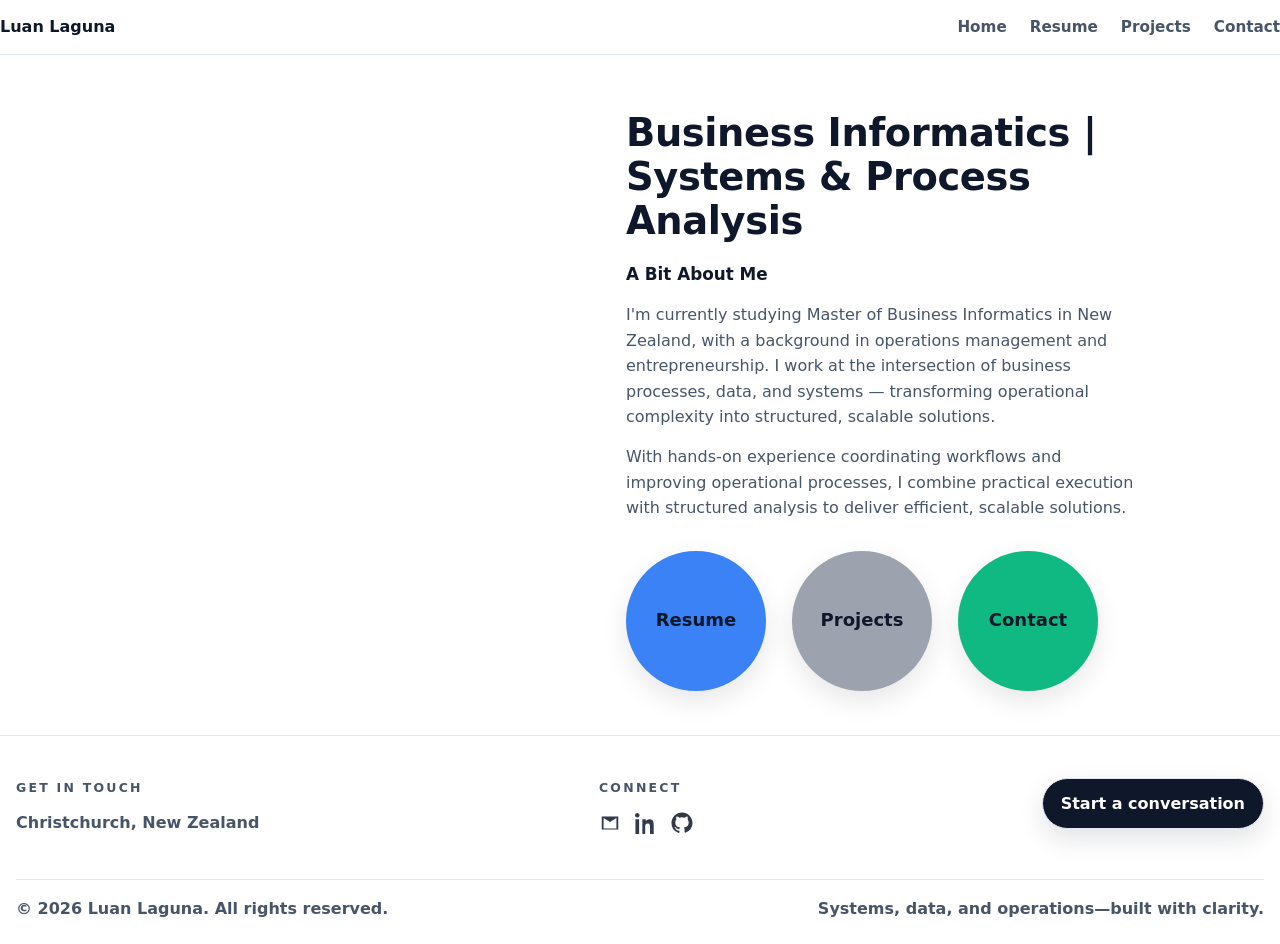
==== commit 01123d57: "Fixing some wrong words" ====
--- a/index.html
+++ b/index.html
@@ -50,8 +50,8 @@
     <h2 class="wix-subtitle">A Bit About Me</h2>
 
     <p class="wix-text">
-      Iâ€™m currently studying Master of Business Informatics in New Zealand, with a background in operations
-      management and entrepreneurship. I work at the intersection of business processes, data, and systems â€”
+      I'm currently studying Master of Business Informatics in New Zealand, with a background in operations
+      management and entrepreneurship. I work at the intersection of business processes, data, and systems &mdash;
       transforming operational complexity into structured, scalable solutions.
     </p>
 
@@ -122,7 +122,7 @@
 
     <div class="footer-bottom">
       <div class="footer-copy">&copy; 2026 Luan Laguna. All rights reserved.</div>
-      <div class="footer-tagline">Systems, data, and operations-built with clarity.</div>
+      <div class="footer-tagline">Systems, data, and operations&mdash;built with clarity.</div>
     </div>
 
   </div>
@@ -164,3 +164,5 @@
 </body>
 </html>
 
+
+
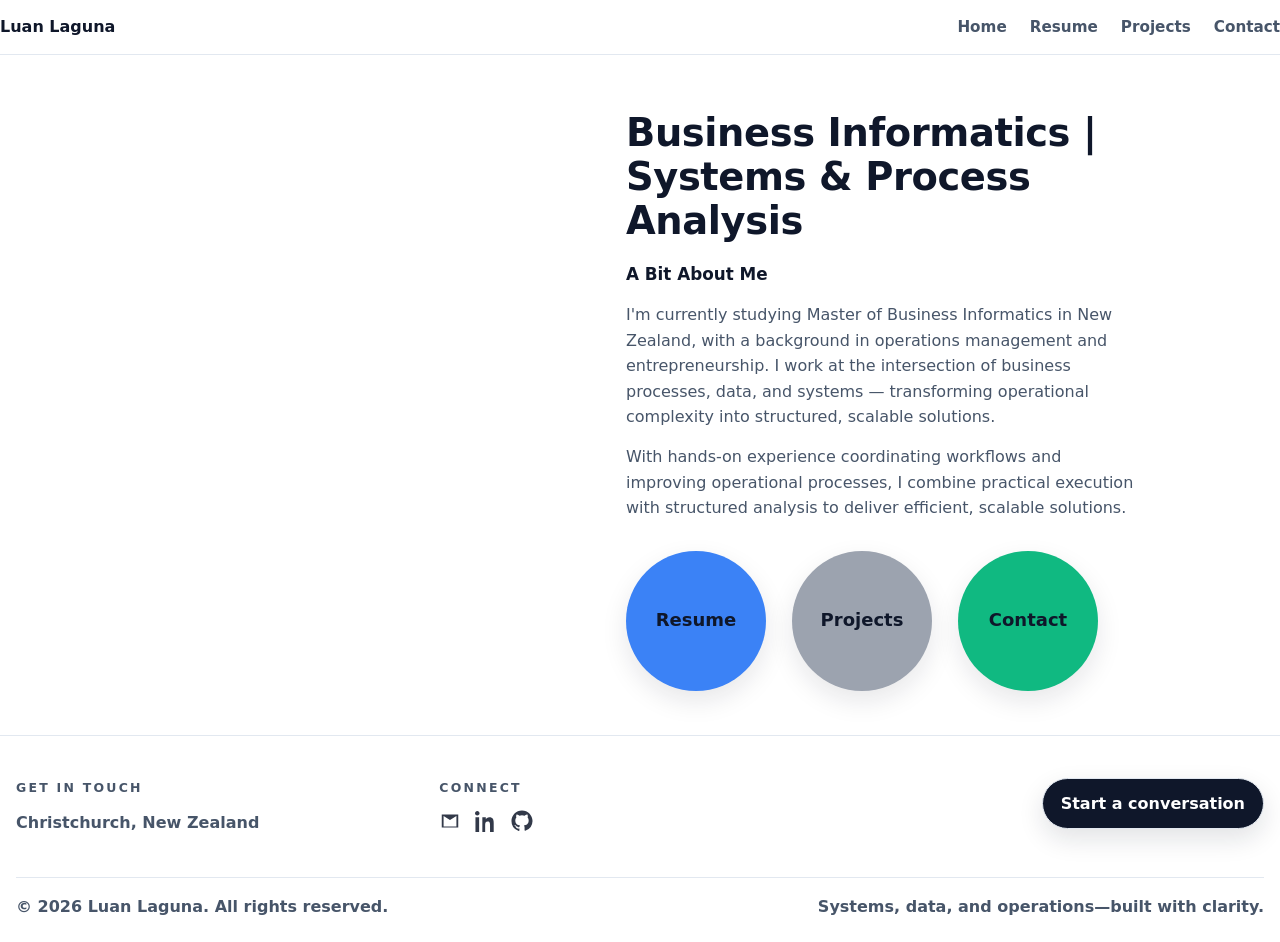
==== commit d18497ee: "more changes" ====
--- a/index.html
+++ b/index.html
@@ -161,6 +161,7 @@
     toggleToTop();
   })();
 </script>
+<script src="js/animations.js"></script>
 </body>
 </html>
 
--- a/style.css
+++ b/style.css
@@ -137,7 +137,7 @@
 
 .footer-pro-grid{
   display: grid;
-  grid-template-columns: 1.2fr 0.9fr auto;
+  grid-template-columns: 1fr 1fr 1fr;
   gap: 22px;
   align-items: start;
   padding: 8px 0 18px;
@@ -262,15 +262,17 @@
   width:auto;
 }
 
-/* Keep "Connect" title and icons perfectly aligned */
-.footer-pro-grid > .footer-block:nth-of-type(2){
-  display: grid;
-  justify-items: start;
-}
-
-.footer-pro-grid > .footer-block:nth-of-type(2) .footer-social{
-  margin-top: 2px;
-  padding-left: 0;
+/* Footer column alignment */
+.footer-block{
+  display: flex;
+  flex-direction: column;
+  align-items: flex-start;
+}
+
+.footer-cta{
+  display: flex;
+  justify-content: flex-end;
+  align-items: flex-start;
 }
 
 .social-icon{
@@ -987,6 +989,526 @@
   }
 }
 /* =========================
+   Miro-style Project List
+   ========================= */
+
+.miro-projects{
+  display: flex;
+  flex-direction: column;
+  padding-bottom: 10px;
+}
+
+.miro-item{
+  display: grid;
+  grid-template-columns: 1fr 1fr;
+  gap: 64px;
+  padding: 72px 0;
+  border-top: 1px solid var(--line);
+  align-items: center;
+}
+
+.miro-item:last-child{ border-bottom: 1px solid var(--line); }
+
+/* Flip: visual LEFT, text RIGHT */
+.miro-flip .miro-text{ order: 2; }
+.miro-flip .miro-visual{ order: 1; }
+
+.miro-title{
+  margin: 0 0 14px;
+  font-size: clamp(1.5rem, 2.4vw, 2rem);
+  letter-spacing: -0.02em;
+  font-weight: 800;
+}
+
+.miro-desc{
+  margin: 0 0 26px;
+  color: var(--muted);
+  font-size: 1rem;
+  line-height: 1.75;
+  max-width: 52ch;
+}
+
+.miro-actions{
+  display: flex;
+  align-items: center;
+  gap: 10px;
+  flex-wrap: wrap;
+  margin-bottom: 20px;
+}
+
+.miro-btn{
+  display: inline-flex;
+  align-items: center;
+  padding: 10px 24px;
+  border-radius: 999px;
+  background: #1d4ed8;
+  color: #fff;
+  text-decoration: none;
+  font-weight: 700;
+  font-size: .92rem;
+  border: 1px solid #1d4ed8;
+  transition: filter .14s ease, transform .14s ease, box-shadow .14s ease;
+}
+
+.miro-btn:hover{
+  filter: brightness(.88);
+  transform: translateY(-2px);
+  box-shadow: 0 6px 18px rgba(29,78,216,.28);
+}
+
+.miro-meta{
+  font-size: .76rem;
+  font-weight: 800;
+  letter-spacing: .12em;
+  text-transform: uppercase;
+  color: var(--muted);
+}
+
+/* Laptop mockup */
+.mockup-wrap{
+  background: #e8f4f8;
+  border-radius: 20px;
+  padding: 28px 24px 0;
+  overflow: hidden;
+}
+
+.laptop-frame{
+  background: #1e2936;
+  border-radius: 10px 10px 4px 4px;
+  padding: 8px 8px 0;
+  box-shadow: 0 2px 8px rgba(0,0,0,.25);
+}
+
+.laptop-screen{
+  border-radius: 4px 4px 0 0;
+  overflow: hidden;
+  background: #0f1723;
+  line-height: 0;
+}
+
+.laptop-screen img{
+  width: 100%;
+  display: block;
+  max-height: 240px;
+  object-fit: cover;
+  object-position: top;
+}
+
+.laptop-placeholder{
+  height: 200px;
+  display: flex;
+  align-items: center;
+  justify-content: center;
+  color: #64748b;
+  font-size: 1rem;
+  font-weight: 700;
+  letter-spacing: .06em;
+  text-transform: uppercase;
+  background: #111827;
+}
+
+.laptop-chin{
+  height: 16px;
+  background: #1e2936;
+  display: flex;
+  align-items: center;
+  justify-content: center;
+}
+
+.laptop-chin-cam{
+  width: 5px;
+  height: 5px;
+  border-radius: 50%;
+  background: #2d3e52;
+}
+
+.laptop-keyboard{
+  background: linear-gradient(to bottom, #c5cdd8, #d8dfe7);
+  height: 16px;
+  margin: 0 -24px;
+  border-radius: 0 0 0 0;
+}
+
+/* Responsive – miro layout */
+@media (max-width: 900px){
+  .miro-item{
+    grid-template-columns: 1fr;
+    gap: 36px;
+    padding: 52px 0;
+  }
+
+  .miro-flip .miro-text{ order: 1; }
+  .miro-flip .miro-visual{ order: 2; }
+
+  .miro-desc{ max-width: 100%; }
+
+  .laptop-screen img{ max-height: 200px; }
+  .laptop-placeholder{ height: 160px; }
+}
+
+/* =========================
+   Projects Page – Redesign
+   ========================= */
+
+/* Featured cards */
+.featured-cards{
+  display: grid;
+  gap: 24px;
+  margin-top: 24px;
+}
+
+.featured-card{
+  display: grid;
+  grid-template-columns: 1fr 1fr;
+  border: 1px solid var(--line);
+  border-radius: 20px;
+  background: #fff;
+  box-shadow: 0 10px 28px rgba(15,23,42,0.06);
+  overflow: hidden;
+  min-height: 380px;
+}
+
+.featured-card-image{
+  overflow: hidden;
+  background: var(--card);
+  display: flex;
+  align-items: center;
+  justify-content: center;
+}
+
+.featured-card-image img{
+  width: 100%;
+  height: 100%;
+  object-fit: cover;
+  display: block;
+}
+
+.featured-card-body{
+  padding: 40px 44px;
+  display: flex;
+  flex-direction: column;
+  justify-content: center;
+}
+
+.featured-card.reverse .featured-card-image{ order: 2; }
+.featured-card.reverse .featured-card-body{ order: 1; }
+
+.featured-card-kicker{
+  margin: 0 0 8px;
+  color: var(--muted);
+  font-weight: 700;
+  letter-spacing: .08em;
+  text-transform: uppercase;
+  font-size: .78rem;
+}
+
+.featured-card-title{
+  margin: 0 0 14px;
+  font-size: clamp(1.35rem, 2vw, 1.75rem);
+  letter-spacing: -0.02em;
+  line-height: 1.2;
+}
+
+.featured-card-desc{
+  margin: 0 0 20px;
+  color: var(--muted);
+  font-size: 1rem;
+  line-height: 1.65;
+  max-width: 56ch;
+}
+
+.featured-card-actions{
+  display: flex;
+  align-items: center;
+  gap: 10px;
+  margin-top: auto;
+}
+
+.icon-btn{
+  display: inline-flex;
+  align-items: center;
+  justify-content: center;
+  width: 40px;
+  height: 40px;
+  border-radius: 10px;
+  border: 1px solid var(--line);
+  background: #fff;
+  color: var(--text);
+  text-decoration: none;
+  transition: background .12s ease, color .12s ease, transform .12s ease, box-shadow .12s ease;
+  flex-shrink: 0;
+}
+
+.icon-btn:hover{
+  background: var(--btn);
+  color: var(--btnText);
+  border-color: var(--btn);
+  transform: translateY(-2px);
+  box-shadow: 0 6px 16px rgba(15,23,42,0.14);
+}
+
+.icon-btn svg{
+  width: 18px;
+  height: 18px;
+}
+
+.btn-read-more{
+  display: inline-flex;
+  align-items: center;
+  padding: 0 18px;
+  height: 40px;
+  border-radius: 10px;
+  border: 1px solid rgba(29,78,216,.35);
+  background: rgba(29,78,216,.08);
+  color: #1d4ed8;
+  text-decoration: none;
+  font-weight: 700;
+  font-size: .92rem;
+  transition: background .12s ease, color .12s ease, transform .12s ease, box-shadow .12s ease, border-color .12s ease;
+}
+
+.btn-read-more:hover{
+  background: #1d4ed8;
+  color: #fff;
+  border-color: #1d4ed8;
+  transform: translateY(-2px);
+  box-shadow: 0 6px 16px rgba(29,78,216,0.22);
+}
+
+/* Archive section */
+.archive-section{
+  padding: 48px 0 30px;
+  border-top: 1px solid var(--line);
+  margin-top: 20px;
+}
+
+.archive-section-title{
+  margin: 0 0 8px;
+  font-size: clamp(1.8rem, 3vw, 2.4rem);
+  letter-spacing: -0.02em;
+}
+
+.archive-section-sub{
+  margin: 0 0 26px;
+  color: var(--muted);
+  font-size: 1rem;
+}
+
+.archive-grid{
+  display: grid;
+  grid-template-columns: repeat(3, minmax(0, 1fr));
+  gap: 18px;
+}
+
+.archive-card{
+  display: flex;
+  flex-direction: column;
+  padding: 22px;
+  border: 1px solid var(--line);
+  border-radius: 18px;
+  background: var(--card);
+  box-shadow: 0 6px 18px rgba(15,23,42,0.05);
+  transition: transform .18s ease, box-shadow .18s ease;
+}
+
+.archive-card:hover{
+  transform: translateY(-5px);
+  box-shadow: 0 18px 36px rgba(15,23,42,0.10);
+}
+
+.archive-folder{
+  color: var(--muted);
+  margin-bottom: 14px;
+}
+
+.archive-folder svg{
+  width: 32px;
+  height: 32px;
+  fill: none;
+  stroke: currentColor;
+  stroke-width: 1.6;
+}
+
+.archive-card-title{
+  margin: 0 0 8px;
+  font-size: 1.05rem;
+  font-weight: 800;
+  letter-spacing: -0.01em;
+}
+
+.archive-card-desc{
+  margin: 0;
+  color: var(--muted);
+  font-size: .95rem;
+  line-height: 1.55;
+  flex: 1;
+}
+
+.archive-tags{
+  display: flex;
+  flex-wrap: wrap;
+  gap: 8px;
+  margin-top: 18px;
+}
+
+/* Project detail page */
+.detail-hero{
+  text-align: center;
+  padding: 20px 0 36px;
+  position: relative;
+}
+
+.detail-back{
+  position: absolute;
+  left: 0;
+  top: 24px;
+  display: inline-flex;
+  align-items: center;
+  gap: 6px;
+  color: var(--muted);
+  text-decoration: none;
+  font-weight: 700;
+  font-size: .92rem;
+  transition: color .12s ease;
+}
+
+.detail-back:hover{ color: var(--text); }
+
+.detail-title{
+  margin: 0 0 6px;
+  font-size: clamp(2.4rem, 5vw, 3.8rem);
+  letter-spacing: -0.03em;
+  line-height: 1;
+}
+
+.detail-sub{
+  margin: 0;
+  color: var(--muted);
+  font-size: 1.05rem;
+}
+
+.detail-mockup{
+  margin: 0 0 52px;
+}
+
+.detail-mockup .mockup-wrap{
+  padding: 32px 28px 0;
+}
+
+.detail-mockup .laptop-screen img{
+  max-height: 420px;
+}
+
+.detail-mockup .laptop-placeholder{
+  height: 320px;
+  font-size: 1.25rem;
+}
+
+.detail-mockup .laptop-keyboard{
+  height: 20px;
+}
+
+.opsquery-body{
+  max-width: 72ch;
+  padding: 0 0 70px;
+  margin: 0 auto;
+}
+
+.opsquery-section{
+  padding: 28px 0;
+  border-top: 1px solid var(--line);
+}
+
+.opsquery-section:first-child{
+  border-top: none;
+  padding-top: 10px;
+}
+
+.opsquery-section-title{
+  margin: 0 0 14px;
+  font-size: clamp(1.2rem, 2vw, 1.5rem);
+  letter-spacing: -0.01em;
+}
+
+.opsquery-text{
+  margin: 0 0 12px;
+  color: var(--muted);
+  font-size: 1rem;
+  line-height: 1.7;
+}
+
+.opsquery-text:last-child{ margin-bottom: 0; }
+
+.opsquery-stack{
+  display: grid;
+  gap: 0;
+  border: 1px solid var(--line);
+  border-radius: 14px;
+  overflow: hidden;
+  margin-top: 6px;
+}
+
+.stack-row{
+  display: grid;
+  grid-template-columns: 140px 1fr;
+  padding: 12px 18px;
+  border-top: 1px solid var(--line);
+  font-size: .97rem;
+}
+
+.stack-row:first-child{ border-top: none; }
+
+.stack-label{
+  font-weight: 800;
+  color: var(--text);
+}
+
+.stack-value{
+  color: var(--muted);
+  font-weight: 600;
+}
+
+.opsquery-quote{
+  margin: 16px 0;
+  padding: 14px 20px;
+  border-left: 3px solid #1d4ed8;
+  background: rgba(29,78,216,.05);
+  border-radius: 0 10px 10px 0;
+  color: var(--text);
+  font-weight: 700;
+  font-size: 1.05rem;
+  font-style: normal;
+}
+
+/* Responsive – featured cards */
+@media (max-width: 860px){
+  .featured-card{
+    grid-template-columns: 1fr;
+    min-height: unset;
+  }
+
+  .featured-card-image{
+    height: 220px;
+    order: 0 !important;
+  }
+
+  .featured-card-body{
+    padding: 26px 24px;
+    order: 1 !important;
+  }
+
+  .archive-grid{
+    grid-template-columns: repeat(2, minmax(0, 1fr));
+  }
+}
+
+@media (max-width: 520px){
+  .archive-grid{
+    grid-template-columns: 1fr;
+  }
+}
+
+/* =========================
    Contact Page (Wix-like)
    ========================= */
 .contact-page{
@@ -1469,19 +1991,327 @@
   .project-media-mobile{ display: none; }
   .project-right .project-media{ display: block; }
 
-  /* Footer: avoid centered mobile stack on tablets */
+  /* Footer: 3 columns on tablets */
   .footer-pro-grid{
-    grid-template-columns: 1fr 1fr;
+    grid-template-columns: 1fr 1fr 1fr;
     justify-items: start;
     text-align: left;
   }
-  .footer-block{ text-align: left; }
-  .footer-cta{ justify-content: flex-start; }
+  .footer-block{ text-align: left; align-items: flex-start; }
+  .footer-cta{ justify-content: flex-end; }
 
   /* Contact form/details: avoid overly stacked tablet view */
   .contact-grid{ grid-template-columns: 1fr 1fr; }
   .form-row.two{ grid-template-columns: 1fr 1fr; }
 }
 
-
-
+/* =========================================
+   PROJECT IMAGE CONTAINER (no device frame)
+   ========================================= */
+.proj-img-wrap{
+  background: #e8f4f8;
+  border-radius: 12px;
+  overflow: hidden;
+  aspect-ratio: 16 / 9;
+  position: relative;
+}
+
+.proj-img-wrap img{
+  width: 100%;
+  height: 100%;
+  object-fit: cover;
+  object-position: top center;
+  display: block;
+  transition: transform 0.3s ease;
+}
+
+.proj-img-placeholder{
+  width: 100%;
+  height: 100%;
+  min-height: 200px;
+  display: flex;
+  align-items: center;
+  justify-content: center;
+  background: #c8dde8;
+  color: #5a8a9f;
+  font-weight: 700;
+  font-size: .88rem;
+  letter-spacing: .06em;
+  text-transform: uppercase;
+  text-align: center;
+  padding: 16px;
+}
+
+/* =========================================
+   ARCHIVE CARD — icon + read-more
+   ========================================= */
+.archive-icon{
+  margin-bottom: 14px;
+  color: var(--muted);
+}
+
+.archive-icon svg{
+  width: 32px;
+  height: 32px;
+  stroke: currentColor;
+  fill: none;
+  stroke-linecap: round;
+  stroke-linejoin: round;
+  stroke-width: 1.7;
+  transition: transform 0.3s ease, stroke 0.3s ease;
+}
+
+.archive-card:hover .archive-icon svg{
+  transform: scale(1.1);
+  stroke: #1d4ed8;
+}
+
+.archive-card{
+  transition: transform 0.3s ease, box-shadow 0.3s ease;
+}
+
+.archive-card:hover{
+  transform: translateY(-6px);
+  box-shadow: 0 12px 32px rgba(0,0,0,0.12);
+}
+
+.archive-read-more{
+  margin-top: 14px;
+  display: inline-flex;
+  align-items: center;
+  font-size: .88rem;
+  font-weight: 700;
+  color: #1d4ed8;
+  text-decoration: none;
+  transition: text-decoration 0.1s ease;
+}
+
+.archive-read-more:hover{
+  text-decoration: underline;
+  text-underline-offset: 3px;
+}
+
+/* =========================================
+   DETAIL PAGE LAYOUT
+   ========================================= */
+.detail-hero{
+  padding: 24px 0 40px;
+}
+
+.detail-hero-nav{
+  margin-bottom: 28px;
+}
+
+.detail-back{
+  display: inline-flex;
+  align-items: center;
+  gap: 6px;
+  color: var(--muted);
+  text-decoration: none;
+  font-weight: 700;
+  font-size: .92rem;
+  transition: color .12s ease;
+}
+
+.detail-back:hover{ color: var(--text); }
+
+.detail-back svg{
+  width: 16px;
+  height: 16px;
+  stroke: currentColor;
+  fill: none;
+  stroke-width: 2.5;
+  stroke-linecap: round;
+  stroke-linejoin: round;
+  flex-shrink: 0;
+}
+
+.detail-title-wrap{
+  text-align: center;
+  padding: 0 0 10px;
+}
+
+.detail-kicker{
+  margin: 0 0 10px;
+  color: var(--muted);
+  font-weight: 700;
+  letter-spacing: .08em;
+  text-transform: uppercase;
+  font-size: .78rem;
+}
+
+.detail-title{
+  margin: 0 0 10px;
+  font-size: clamp(2.4rem, 5vw, 3.8rem);
+  letter-spacing: -0.03em;
+  line-height: 1;
+}
+
+.detail-sub{
+  margin: 0;
+  color: var(--muted);
+  font-size: 1.05rem;
+}
+
+.detail-image-section{
+  margin-bottom: 52px;
+}
+
+.detail-image-main{
+  background: #e8f4f8;
+  border-radius: 16px;
+  overflow: hidden;
+  margin-bottom: 12px;
+}
+
+.detail-image-main img{
+  width: 100%;
+  display: block;
+  object-fit: cover;
+  object-position: top center;
+  max-height: 480px;
+}
+
+.detail-image-placeholder{
+  min-height: 300px;
+  display: flex;
+  align-items: center;
+  justify-content: center;
+  background: #c8dde8;
+  color: #5a8a9f;
+  font-weight: 700;
+  letter-spacing: .06em;
+  text-transform: uppercase;
+  font-size: 1rem;
+  text-align: center;
+  padding: 20px;
+}
+
+.detail-image-grid{
+  display: grid;
+  grid-template-columns: repeat(2, 1fr);
+  gap: 12px;
+}
+
+.detail-body{
+  max-width: 72ch;
+  margin: 0 auto;
+  padding: 0 0 70px;
+}
+
+/* =========================================
+   ASSET PLACEHOLDERS
+   ========================================= */
+.asset-placeholders{
+  margin-top: 52px;
+  padding-top: 36px;
+  border-top: 1px solid var(--line);
+}
+
+.asset-placeholder-title{
+  margin: 0 0 20px;
+  font-size: clamp(1.2rem, 2vw, 1.5rem);
+  letter-spacing: -0.01em;
+}
+
+.asset-placeholder-grid{
+  display: grid;
+  grid-template-columns: repeat(3, 1fr);
+  gap: 16px;
+}
+
+.asset-placeholder{
+  min-height: 200px;
+  background: #f8fafc;
+  border: 2px dashed #cbd5e1;
+  border-radius: 12px;
+  display: flex;
+  flex-direction: column;
+  align-items: center;
+  justify-content: center;
+  gap: 12px;
+  padding: 20px;
+  color: var(--muted);
+  font-size: .9rem;
+  font-weight: 700;
+  text-align: center;
+  line-height: 1.5;
+}
+
+.asset-placeholder svg{
+  opacity: 0.3;
+  flex-shrink: 0;
+}
+
+/* =========================================
+   MIRO ITEM HOVER EFFECTS
+   ========================================= */
+.miro-item .proj-img-wrap img{
+  transition: transform 0.3s ease;
+}
+
+.miro-item:hover .proj-img-wrap img{
+  transform: scale(1.03);
+}
+
+/* =========================================
+   PAGE ANIMATIONS
+   ========================================= */
+
+/* Entry / exit transitions */
+@keyframes pageFadeIn  { from { opacity: 0; } to { opacity: 1; } }
+@keyframes pageFadeOut { from { opacity: 1; } to { opacity: 0; } }
+
+body{ animation: pageFadeIn 0.3s ease-out; }
+
+body.page-exit{
+  animation: pageFadeOut 0.3s ease-out forwards;
+  pointer-events: none;
+}
+
+/* Scroll reveal */
+.js-loaded .reveal{
+  opacity: 0;
+  transform: translateY(30px);
+  transition: opacity 0.6s ease-out, transform 0.6s ease-out;
+}
+
+.js-loaded .reveal.visible{
+  opacity: 1;
+  transform: translateY(0);
+}
+
+/* Particle canvas */
+.projects-hero{ position: relative; }
+
+#particle-canvas{
+  position: absolute;
+  inset: 0;
+  width: 100%;
+  height: 100%;
+  z-index: 0;
+  pointer-events: none;
+}
+
+.projects-hero > *:not(#particle-canvas){ position: relative; z-index: 1; }
+
+/* Reduced motion */
+@media (prefers-reduced-motion: reduce){
+  body, body.page-exit{ animation: none !important; }
+  .js-loaded .reveal{
+    opacity: 1 !important;
+    transform: none !important;
+    transition: none !important;
+  }
+  .miro-item:hover .proj-img-wrap img{ transform: none; }
+  .archive-card:hover{ transform: none; }
+  .archive-card:hover .archive-icon svg{ transform: none; }
+}
+
+/* Responsive */
+@media (max-width: 740px){
+  .asset-placeholder-grid{ grid-template-columns: 1fr; }
+  .detail-image-grid{ grid-template-columns: 1fr; }
+}
+
+
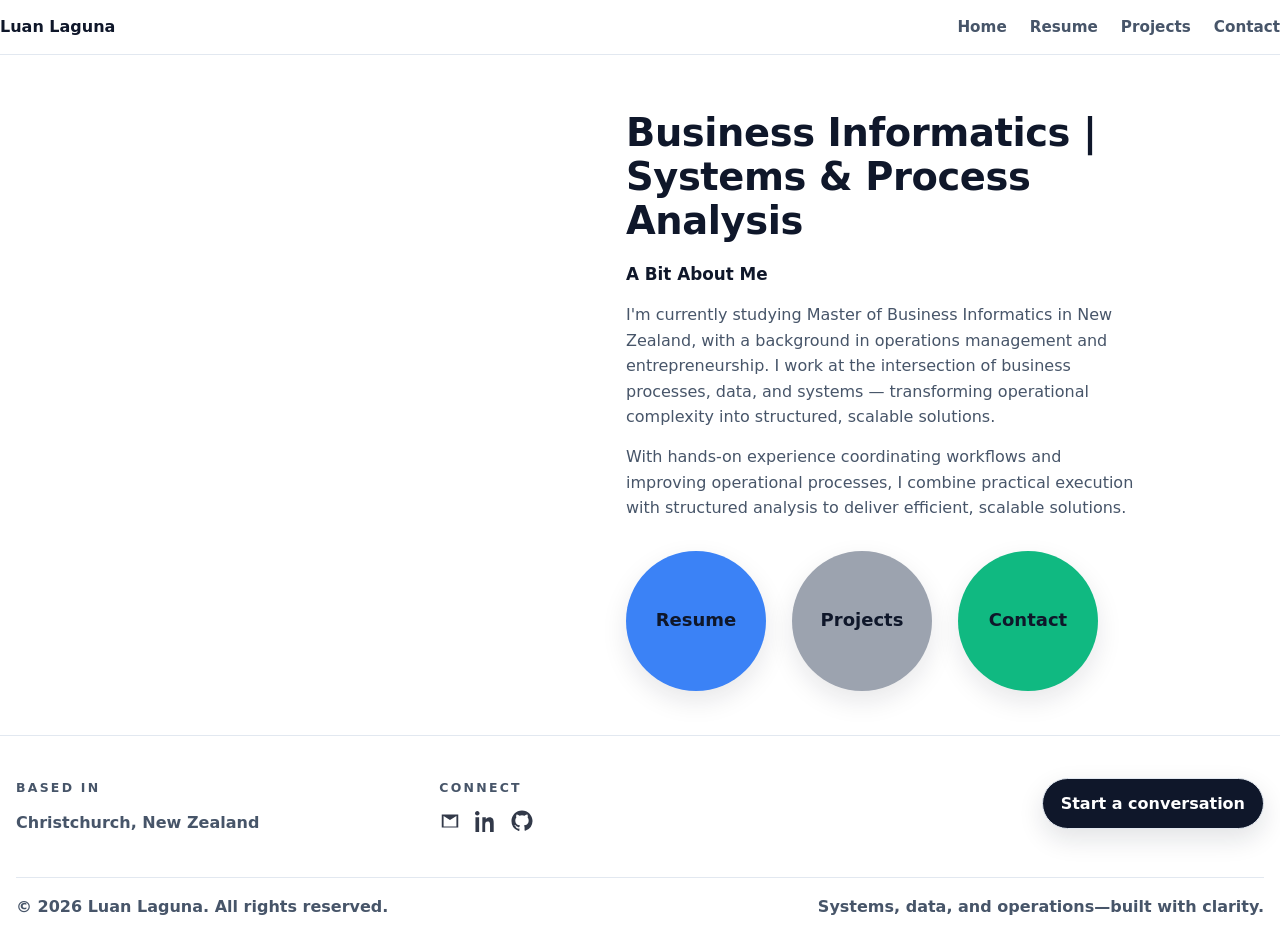
==== commit 164f0119: "13" ====
--- a/index.html
+++ b/index.html
@@ -1,4 +1,4 @@
-﻿<!DOCTYPE html>
+<!DOCTYPE html>
 <html lang="en">
 <head>
   <!-- Google tag (gtag.js) -->
@@ -75,7 +75,7 @@
     <div class="footer-pro-grid">
       <!-- Get in touch -->
       <div class="footer-block">
-        <div class="footer-kicker">Get in touch</div>
+        <div class="footer-kicker">BASED IN</div>
         <div class="footer-text">
           <div class="footer-muted">Christchurch, New Zealand</div>
         </div>
--- a/style.css
+++ b/style.css
@@ -1,4 +1,4 @@
-﻿:root{
+:root{
   --bg:#ffffff;
   --text:#0f172a;
   --muted:#475569;
@@ -1426,15 +1426,16 @@
 
 .opsquery-section-title{
   margin: 0 0 14px;
-  font-size: clamp(1.2rem, 2vw, 1.5rem);
+  font-size: 2rem;
+  font-weight: 600;
   letter-spacing: -0.01em;
 }
 
 .opsquery-text{
   margin: 0 0 12px;
   color: var(--muted);
-  font-size: 1rem;
-  line-height: 1.7;
+  font-size: 1.25rem;
+  line-height: 1.9;
 }
 
 .opsquery-text:last-child{ margin-bottom: 0; }
@@ -2162,14 +2163,15 @@
   border-radius: 16px;
   overflow: hidden;
   margin-bottom: 12px;
+  aspect-ratio: 16 / 9;
 }
 
 .detail-image-main img{
   width: 100%;
+  height: 100%;
   display: block;
   object-fit: cover;
-  object-position: top center;
-  max-height: 480px;
+  object-position: center;
 }
 
 .detail-image-placeholder{
@@ -2194,7 +2196,7 @@
 }
 
 .detail-body{
-  max-width: 72ch;
+  max-width: 780px;
   margin: 0 auto;
   padding: 0 0 70px;
 }
@@ -2272,8 +2274,8 @@
 /* Scroll reveal */
 .js-loaded .reveal{
   opacity: 0;
-  transform: translateY(30px);
-  transition: opacity 0.6s ease-out, transform 0.6s ease-out;
+  transform: translateY(60px);
+  transition: opacity 0.9s ease-out, transform 0.9s ease-out;
 }
 
 .js-loaded .reveal.visible{
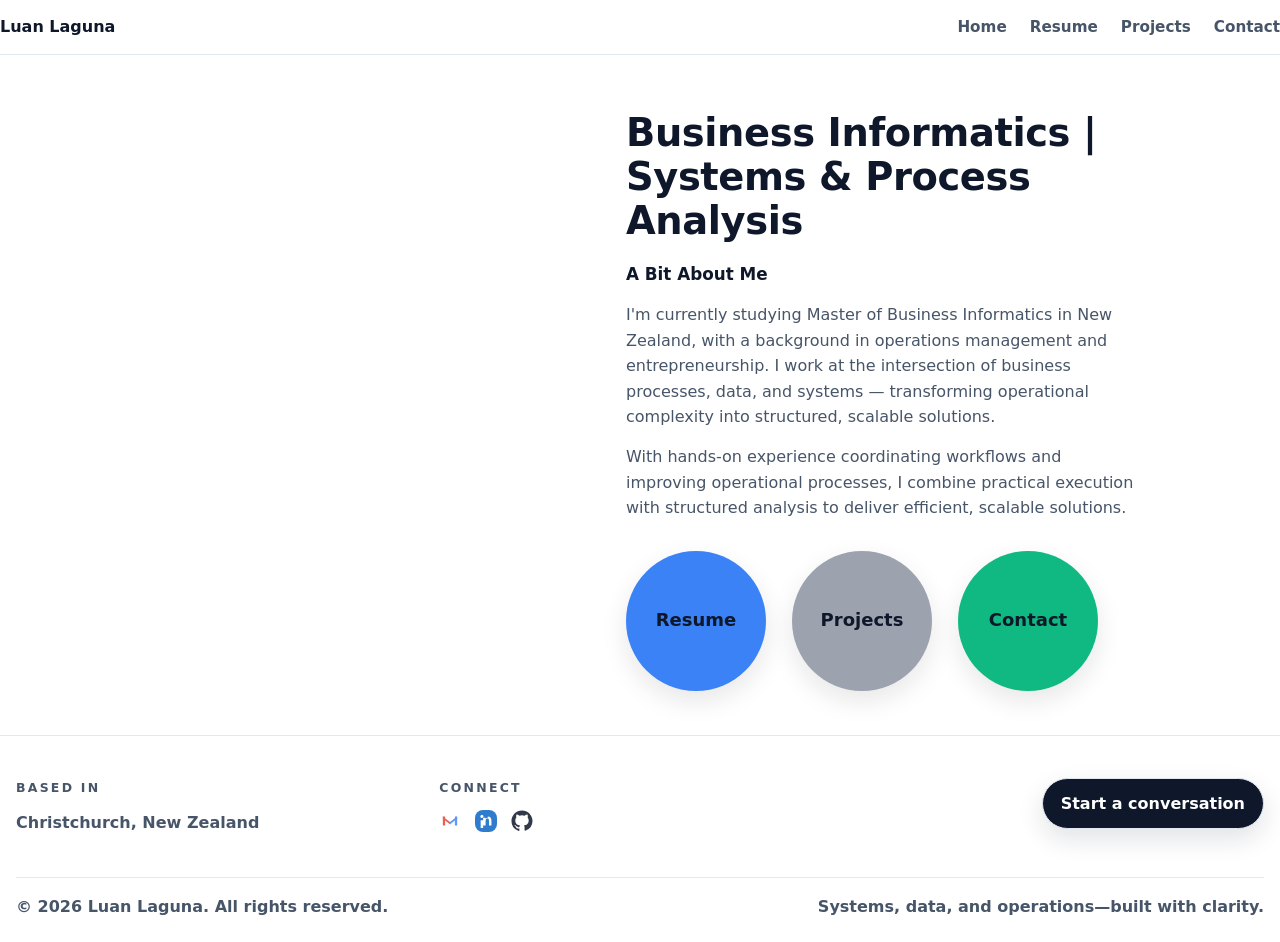
==== commit 4b2b8225: "adding icons and photos" ====
--- a/index.html
+++ b/index.html
@@ -1,4 +1,4 @@
-<!DOCTYPE html>
+﻿<!DOCTYPE html>
 <html lang="en">
 <head>
   <!-- Google tag (gtag.js) -->
@@ -87,21 +87,25 @@
 
   <div class="footer-social">
 
-    <a href="mailto:luanlaguna7@gmail.com" aria-label="Email">
-      <svg viewBox="0 0 24 24" class="social-icon">
-        <path d="M3 5h18v14H3V5zm9 6L5 6.5V18h14V6.5L12 11z"/>
-      </svg>
-    </a>
+    <a href="mailto:luanlaguna7@gmail.com" aria-label="Email" class="tooltip-wrap" data-tooltip="Gmail">
+              <svg viewBox="0 0 40 40" class="social-icon g-icon" style="border-radius: 8px;">
+                <rect width="40" height="40" rx="8" fill="#ffffff" />
+                <path d="M7 12 L20 22 L33 12 V28 H7 Z" fill="#f4f6f8"/> 
+                <path d="M7 12 L20 22 L20 26 L7 16 Z" fill="#ea4335"/>
+                <path d="M7 12 H11 V28 H7 Z" fill="#ea4335"/>
+                <path d="M33 12 L20 22 L20 26 L33 16 Z" fill="#4285f4"/>
+                <path d="M29 12 H33 V28 H29 Z" fill="#4285f4"/>
+              </svg>
+            </a>
 
-    <a href="https://www.linkedin.com/in/luan-laguna-390032174/" target="_blank" rel="noopener" aria-label="LinkedIn">
+    <a href="https://www.linkedin.com/in/luan-laguna-390032174/" target="_blank" rel="noopener" aria-label="LinkedIn" class="tooltip-wrap" data-tooltip="LinkedIn">
+              <svg viewBox="0 0 40 40" class="social-icon in-icon" style="border-radius: 8px;">
+                <rect width="40" height="40" rx="8" fill="#0A66C2" />
+                <path d="M12.5 14.5c1.8 0 2.9-1.2 2.9-2.7 0-1.5-1.1-2.7-2.8-2.7s-2.9 1.2-2.9 2.7c0 1.5 1.1 2.7 2.8 2.7zm-2.2 4.1h4.5v14.1h-4.5V18.6zm13.1-4.7c-2.4 0-3.5 1.3-4.1 2.3v-2h-4.5c.1 1.3 0 14.1 0 14.1h4.5v-7.9c0-4.2 2.2-5 3.5-5 1.4 0 2.6 1 2.6 4.3v8.6h4.5v-9c0-4.8-2.6-7.4-6.5-7.4z" fill="#FFF"/>
+              </svg>
+            </a>
 
-      <svg viewBox="0 0 24 24" class="social-icon">
-        <path d="M4.98 3.5C4.98 4.88 3.87 6 2.49 6S0 4.88 0 3.5 1.11 1 2.49 1 4.98 2.12 4.98 3.5zM.5 8h4V24h-4zM8 8h3.8v2.2h.05c.53-1 1.83-2.2 3.77-2.2 4.03 0 4.78 2.65 4.78 6.1V24h-4v-7.4c0-1.77-.03-4.05-2.47-4.05-2.47 0-2.85 1.93-2.85 3.92V24H8z"/>
-      </svg>
-
-    </a>
-
-    <a href="https://github.com/LuanLaguna" target="_blank" rel="noopener" aria-label="GitHub">
+    <a href="https://github.com/LuanLaguna" target="_blank" rel="noopener" aria-label="GitHub" class="tooltip-wrap" data-tooltip="GitHub">
 
       <svg viewBox="0 0 24 24" class="social-icon">
         <path d="M12 .5C5.65.5.5 5.65.5 12a11.5 11.5 0 0 0 7.87 10.94c.58.1.79-.25.79-.56v-2.17c-3.2.7-3.88-1.54-3.88-1.54-.52-1.33-1.27-1.69-1.27-1.69-1.04-.71.08-.69.08-.69 1.15.08 1.76 1.18 1.76 1.18 1.02 1.76 2.68 1.25 3.33.96.1-.74.4-1.25.73-1.54-2.55-.29-5.23-1.28-5.23-5.69 0-1.26.45-2.3 1.18-3.12-.12-.29-.51-1.45.11-3.03 0 0 .96-.31 3.15 1.19a10.9 10.9 0 0 1 5.73 0c2.19-1.5 3.15-1.19 3.15-1.19.62 1.58.23 2.74.11 3.03.73.82 1.18 1.86 1.18 3.12 0 4.42-2.69 5.39-5.25 5.67.41.35.77 1.04.77 2.1v3.11c0 .31.21.67.8.56A11.5 11.5 0 0 0 23.5 12C23.5 5.65 18.35.5 12 .5z"/>
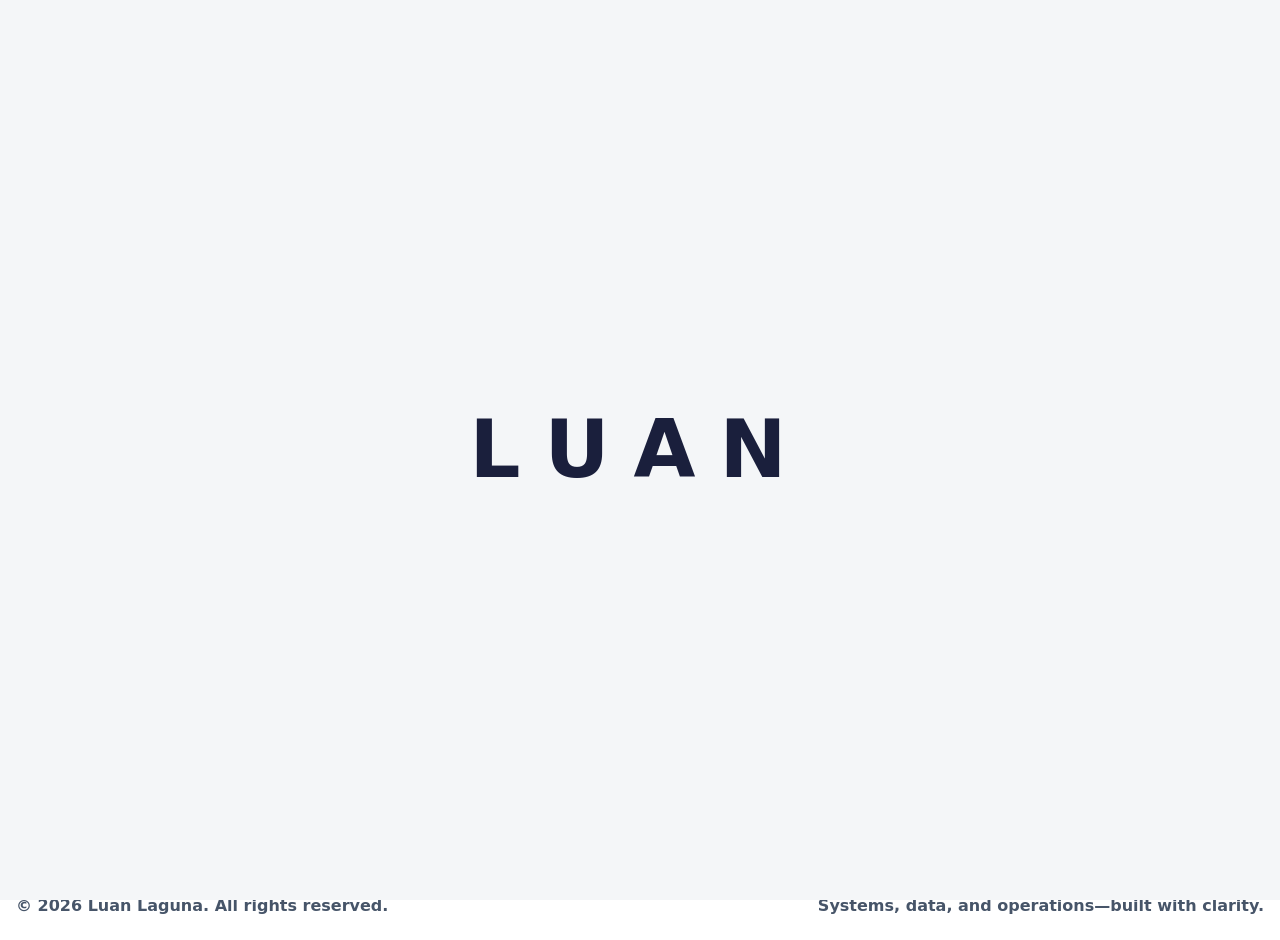
==== commit a61b1578: "15" ====
--- a/index.html
+++ b/index.html
@@ -87,23 +87,27 @@
 
   <div class="footer-social">
 
-    <a href="mailto:luanlaguna7@gmail.com" aria-label="Email" class="tooltip-wrap" data-tooltip="Gmail">
-              <svg viewBox="0 0 40 40" class="social-icon g-icon" style="border-radius: 8px;">
-                <rect width="40" height="40" rx="8" fill="#ffffff" />
-                <path d="M7 12 L20 22 L33 12 V28 H7 Z" fill="#f4f6f8"/> 
-                <path d="M7 12 L20 22 L20 26 L7 16 Z" fill="#ea4335"/>
-                <path d="M7 12 H11 V28 H7 Z" fill="#ea4335"/>
-                <path d="M33 12 L20 22 L20 26 L33 16 Z" fill="#4285f4"/>
-                <path d="M29 12 H33 V28 H29 Z" fill="#4285f4"/>
-              </svg>
-            </a>
+    <a href="mailto:luanlaguna7@gmail.com" aria-label="Gmail">
+<svg width="28" height="28" viewBox="0 0 28 28" xmlns="http://www.w3.org/2000/svg">
+  <rect width="28" height="28" rx="3" fill="white" stroke="#e0e0e0" stroke-width="1"/>
+  <path d="M4 8 L14 16 L24 8" fill="none" stroke="#ccc" stroke-width="1"/>
+  <path d="M4 8 L4 22 L24 22 L24 8 L14 16 Z" fill="white" stroke="none"/>
+  <path d="M4 8 L14 16 L24 8" fill="none" stroke="#ccc" stroke-width="0.5"/>
+  <path d="M4 8 L9 8 L14 13 L19 8 L24 8 L24 22 L4 22 Z" fill="white"/>
+  <path d="M4 8 L9 8" stroke="#EA4335" stroke-width="3" stroke-linecap="round"/>
+  <path d="M19 8 L24 8" stroke="#34A853" stroke-width="3" stroke-linecap="round"/>
+  <path d="M4 8 L4 22" stroke="#4285F4" stroke-width="3" stroke-linecap="round"/>
+  <path d="M24 8 L24 22" stroke="#FBBC05" stroke-width="3" stroke-linecap="round"/>
+  <path d="M4 8 L14 15 L24 8" fill="none" stroke="#ccc" stroke-width="1"/>
+</svg>
+</a>
 
-    <a href="https://www.linkedin.com/in/luan-laguna-390032174/" target="_blank" rel="noopener" aria-label="LinkedIn" class="tooltip-wrap" data-tooltip="LinkedIn">
-              <svg viewBox="0 0 40 40" class="social-icon in-icon" style="border-radius: 8px;">
-                <rect width="40" height="40" rx="8" fill="#0A66C2" />
-                <path d="M12.5 14.5c1.8 0 2.9-1.2 2.9-2.7 0-1.5-1.1-2.7-2.8-2.7s-2.9 1.2-2.9 2.7c0 1.5 1.1 2.7 2.8 2.7zm-2.2 4.1h4.5v14.1h-4.5V18.6zm13.1-4.7c-2.4 0-3.5 1.3-4.1 2.3v-2h-4.5c.1 1.3 0 14.1 0 14.1h4.5v-7.9c0-4.2 2.2-5 3.5-5 1.4 0 2.6 1 2.6 4.3v8.6h4.5v-9c0-4.8-2.6-7.4-6.5-7.4z" fill="#FFF"/>
-              </svg>
-            </a>
+    <a href="https://www.linkedin.com/in/luan-laguna-390032174/" target="_blank" aria-label="LinkedIn">
+<svg width="28" height="28" viewBox="0 0 28 28" xmlns="http://www.w3.org/2000/svg">
+  <rect width="28" height="28" rx="5" fill="#0A66C2"/>
+  <text x="14" y="21" text-anchor="middle" font-family="Arial, sans-serif" font-size="16" font-weight="700" fill="white">in</text>
+</svg>
+</a>
 
     <a href="https://github.com/LuanLaguna" target="_blank" rel="noopener" aria-label="GitHub" class="tooltip-wrap" data-tooltip="GitHub">
 
--- a/style.css
+++ b/style.css
@@ -2316,4 +2316,313 @@
   .detail-image-grid{ grid-template-columns: 1fr; }
 }
 
-
+/* --- PART 1: Projects Images --- */
+.proj-img-wrap, .archive-icon.proj-img-wrap {
+  overflow: hidden;
+  border-radius: 8px;
+}
+.detail-image-main {
+  overflow: hidden;
+}
+.proj-img-wrap img,
+.detail-image-main img {
+  object-fit: cover;
+  object-position: center;
+  width: 100%;
+}
+.proj-img-wrap img {
+  aspect-ratio: 16/9;
+}
+.detail-image-main img {
+  border-radius: 8px;
+}
+
+/* --- PART 2: Footer Icons & Tooltips --- */
+.footer-social {
+  display: flex;
+  align-items: center;
+  gap: 16px;
+}
+.footer-social > a {
+  position: relative;
+  display: inline-flex;
+  align-items: center;
+  justify-content: center;
+  text-decoration: none;
+}
+/* existing icons */
+.footer-social > a > svg {
+  transition: transform 0.2s ease, filter 0.2s ease;
+}
+
+/* new icons */
+.g-icon, .in-icon {
+  width: 40px;
+  height: 40px;
+  border-radius: 8px;
+}
+.footer-social > a:hover .g-icon,
+.footer-social > a:hover .in-icon {
+  transform: scale(1.1);
+}
+.footer-social > a:hover .in-icon {
+  filter: brightness(1.15);
+}
+
+/* Tooltips */
+.tooltip-wrap::before {
+  content: attr(data-tooltip);
+  position: absolute;
+  bottom: 100%;
+  left: 50%;
+  transform: translateX(-50%) translateY(-8px);
+  background: #1a1f3c; /* dark pill */
+  color: #fff;
+  font-size: 12px;
+  padding: 4px 8px;
+  border-radius: 12px;
+  white-space: nowrap;
+}
+
+.detail-image-grid{
+  display: grid;
+  grid-template-columns: repeat(2, 1fr);
+  gap: 12px;
+}
+
+.detail-body{
+  max-width: 780px;
+  margin: 0 auto;
+  padding: 0 0 70px;
+}
+
+/* =========================================
+   ASSET PLACEHOLDERS
+   ========================================= */
+.asset-placeholders{
+  margin-top: 52px;
+  padding-top: 36px;
+  border-top: 1px solid var(--line);
+}
+
+.asset-placeholder-title{
+  margin: 0 0 20px;
+  font-size: clamp(1.2rem, 2vw, 1.5rem);
+  letter-spacing: -0.01em;
+}
+
+.asset-placeholder-grid{
+  display: grid;
+  grid-template-columns: repeat(3, 1fr);
+  gap: 16px;
+}
+
+.asset-placeholder{
+  min-height: 200px;
+  background: #f8fafc;
+  border: 2px dashed #cbd5e1;
+  border-radius: 12px;
+  display: flex;
+  flex-direction: column;
+  align-items: center;
+  justify-content: center;
+  gap: 12px;
+  padding: 20px;
+  color: var(--muted);
+  font-size: .9rem;
+  font-weight: 700;
+  text-align: center;
+  line-height: 1.5;
+}
+
+.asset-placeholder svg{
+  opacity: 0.3;
+  flex-shrink: 0;
+}
+
+/* =========================================
+   MIRO ITEM HOVER EFFECTS
+   ========================================= */
+.miro-item .proj-img-wrap img{
+  transition: transform 0.3s ease;
+}
+
+.miro-item:hover .proj-img-wrap img{
+  transform: scale(1.03);
+}
+
+/* =========================================
+   PAGE ANIMATIONS
+   ========================================= */
+
+/* Entry / exit transitions */
+@keyframes pageFadeIn  { from { opacity: 0; } to { opacity: 1; } }
+@keyframes pageFadeOut { from { opacity: 1; } to { opacity: 0; } }
+
+body{ animation: pageFadeIn 0.3s ease-out; }
+
+body.page-exit{
+  animation: pageFadeOut 0.3s ease-out forwards;
+  pointer-events: none;
+}
+
+/* Scroll reveal */
+.js-loaded .reveal{
+  opacity: 0;
+  transform: translateY(60px);
+  transition: opacity 0.9s ease-out, transform 0.9s ease-out;
+}
+
+.js-loaded .reveal.visible{
+  opacity: 1;
+  transform: translateY(0);
+}
+
+/* Particle canvas */
+.projects-hero{ position: relative; }
+
+#particle-canvas{
+  position: absolute;
+  inset: 0;
+  width: 100%;
+  height: 100%;
+  z-index: 0;
+  pointer-events: none;
+}
+
+.projects-hero > *:not(#particle-canvas){ position: relative; z-index: 1; }
+
+/* Reduced motion */
+@media (prefers-reduced-motion: reduce){
+  body, body.page-exit{ animation: none !important; }
+  .js-loaded .reveal{
+    opacity: 1 !important;
+    transform: none !important;
+    transition: none !important;
+  }
+  .miro-item:hover .proj-img-wrap img{ transform: none; }
+  .archive-card:hover{ transform: none; }
+  .archive-card:hover .archive-icon svg{ transform: none; }
+}
+
+/* Responsive */
+@media (max-width: 740px){
+  .asset-placeholder-grid{ grid-template-columns: 1fr; }
+  .detail-image-grid{ grid-template-columns: 1fr; }
+}
+
+/* --- PART 1: Projects Images --- */
+.proj-img-wrap, .archive-icon.proj-img-wrap {
+  overflow: hidden;
+  border-radius: 8px;
+}
+.detail-image-main {
+  overflow: hidden;
+}
+.proj-img-wrap img,
+.detail-image-main img {
+  object-fit: cover;
+  object-position: center;
+  width: 100%;
+}
+.proj-img-wrap img {
+  aspect-ratio: 16/9;
+}
+.detail-image-main img {
+  border-radius: 8px;
+}
+
+/* --- PART 2: Footer Icons & Tooltips --- */
+.footer-social {
+  display: flex !important;
+  align-items: center !important; 
+  gap: 20px !important;
+}
+.footer-social > a {
+  position: relative;
+  display: flex !important;
+  align-items: center !important;
+  justify-content: center !important;
+  line-height: 0;
+  margin: 0;
+  padding: 0;
+  text-decoration: none;
+}
+/* existing icons */
+.footer-social > a > svg {
+  width: 28px !important;
+  height: 28px !important;
+  display: block;
+  margin: 0 !important;
+  padding: 0 !important;
+  transition: transform 0.2s ease, filter 0.2s ease, opacity 0.2s ease;
+}
+
+.footer-social > a:hover > svg {
+  transform: translateY(-2px);
+  opacity: 1;
+}
+
+/* Tooltips */
+.tooltip-wrap::before {
+  content: attr(data-tooltip);
+  position: absolute;
+  bottom: 100%;
+  left: 50%;
+  transform: translateX(-50%) translateY(-8px);
+  background: #1a1f3c; /* dark pill */
+  color: #fff;
+  font-size: 12px;
+  padding: 4px 8px;
+  border-radius: 12px;
+  white-space: nowrap;
+  opacity: 0;
+  pointer-events: none;
+  transition: opacity 0.2s ease, transform 0.2s ease;
+  z-index: 10;
+}
+.tooltip-wrap:hover::before {
+  opacity: 1;
+  transform: translateX(-50%) translateY(-4px);
+}
+
+/* --- PART 3: Intro Animation --- */
+#intro-overlay {
+  position: fixed;
+  top: 0;
+  left: 0;
+  width: 100vw;
+  height: 100vh;
+  background-color: #f4f6f8; /* matches site background */
+  z-index: 9999;
+  display: flex;
+  align-items: center;
+  justify-content: center;
+  transition: opacity 0.8s ease;
+}
+
+#intro-overlay.hidden {
+  opacity: 0;
+  pointer-events: none;
+}
+
+.intro-text-container {
+  display: flex;
+  overflow: hidden;
+}
+
+.intro-letter {
+  font-family: inherit; /* same as site */
+  font-size: 5rem;
+  color: #1a1f3c; /* site primary dark navy */
+  letter-spacing: 0.3em;
+  font-weight: 700;
+  opacity: 0;
+  transform: translateY(40px);
+  transition: opacity 0.5s ease, transform 0.5s ease;
+}
+
+.intro-letter.show {
+  opacity: 1;
+  transform: translateY(0);
+}
